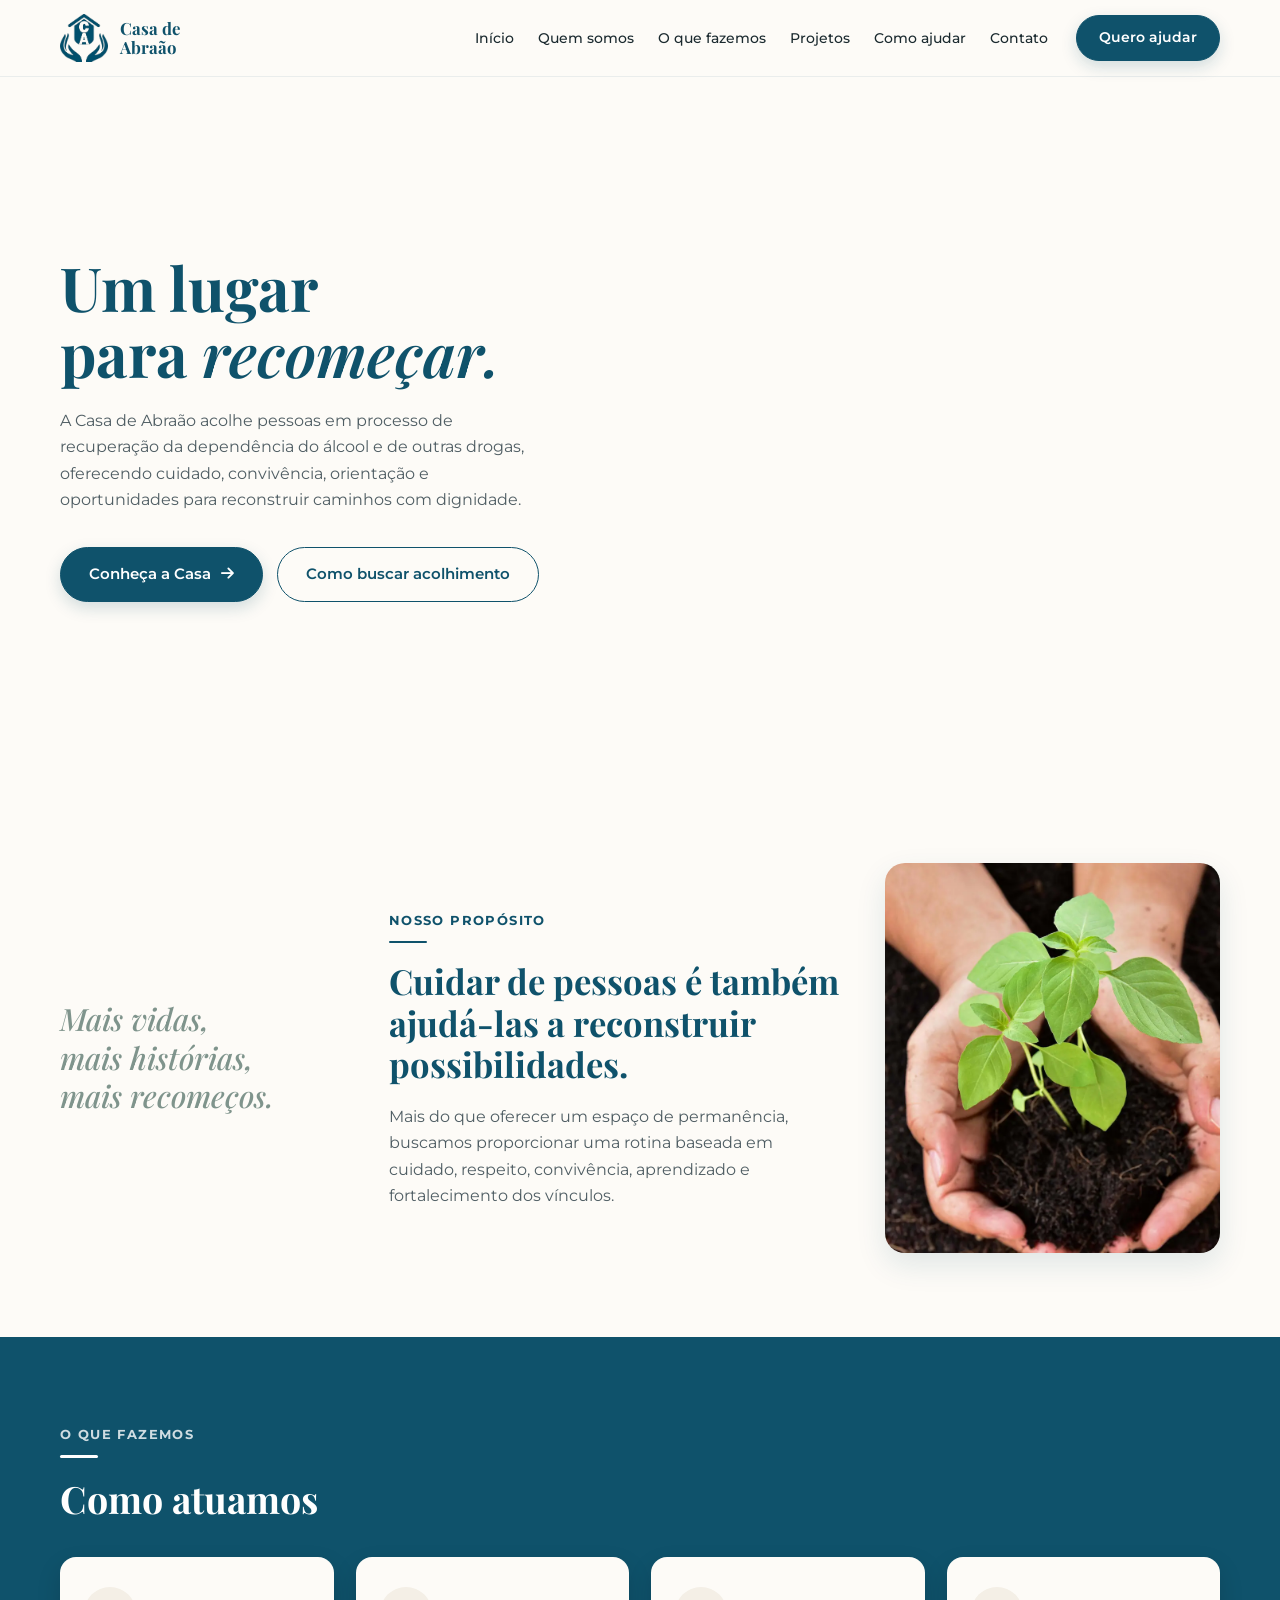
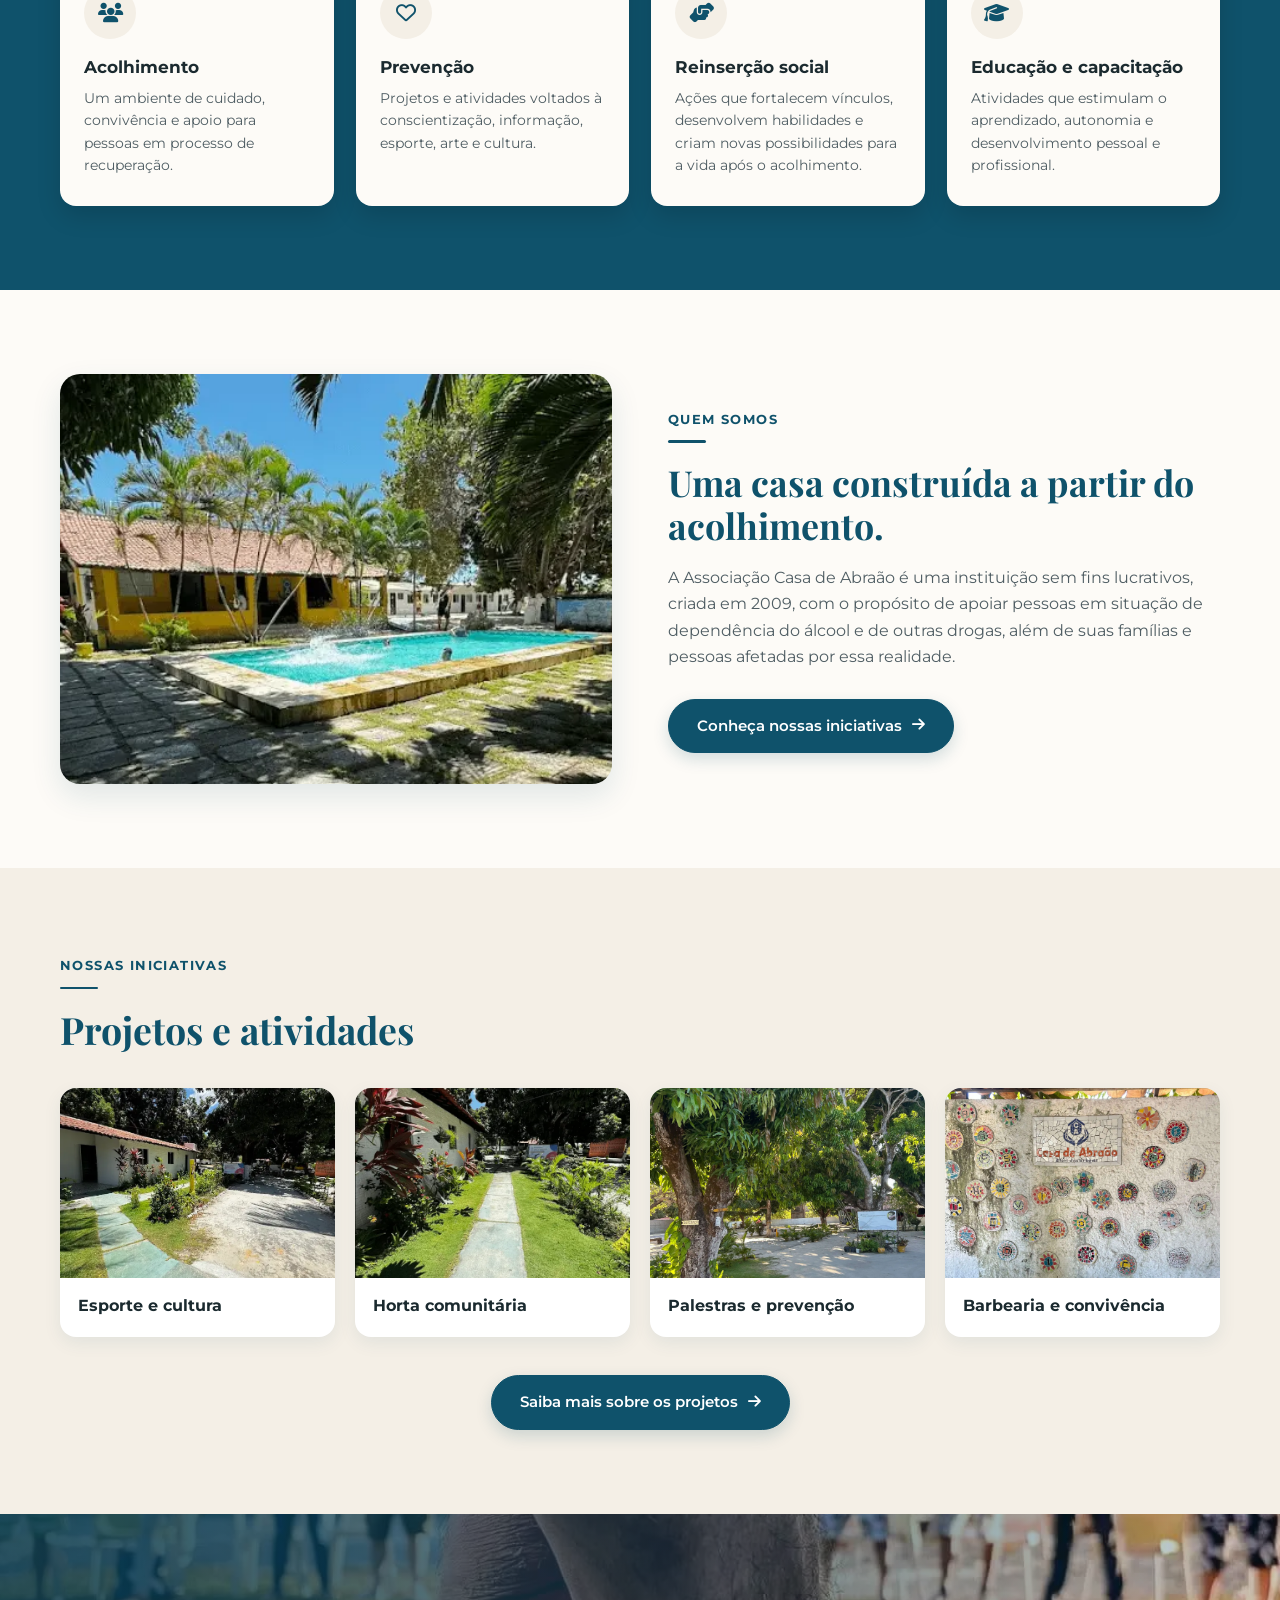
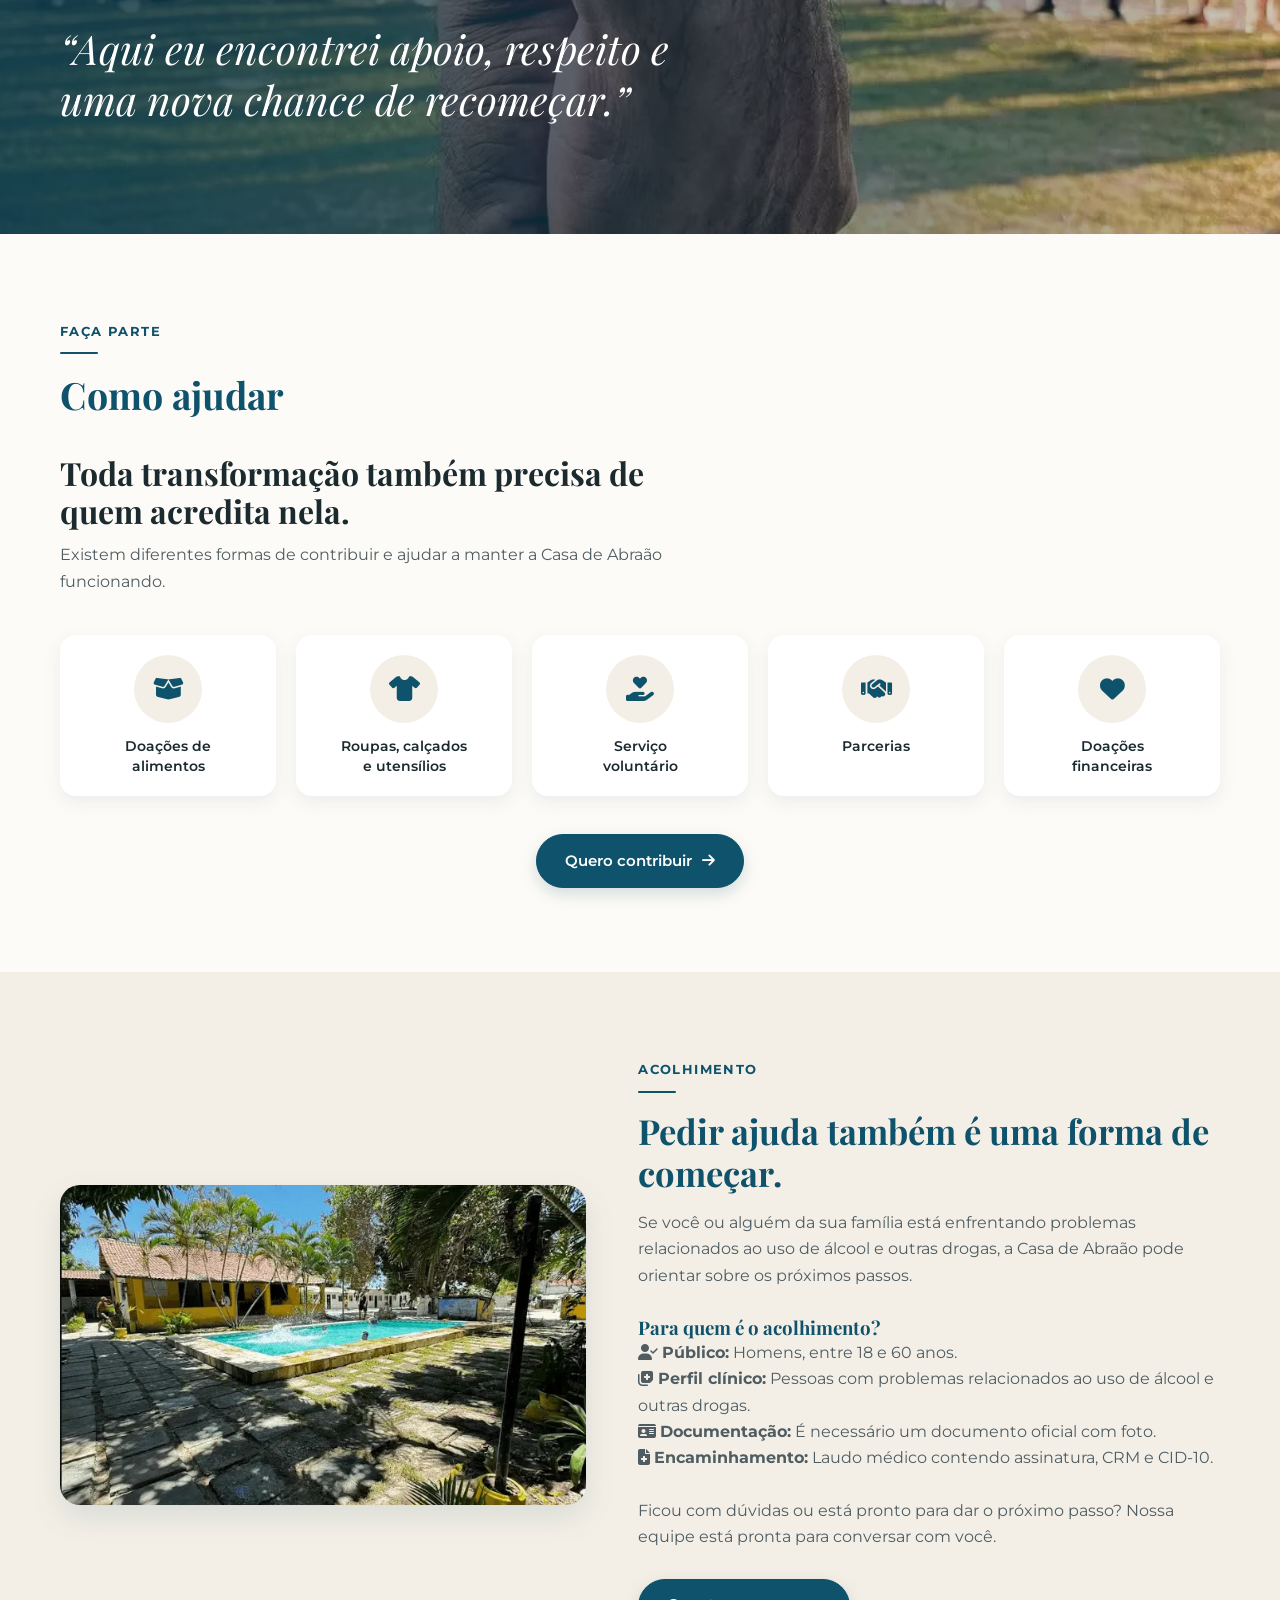
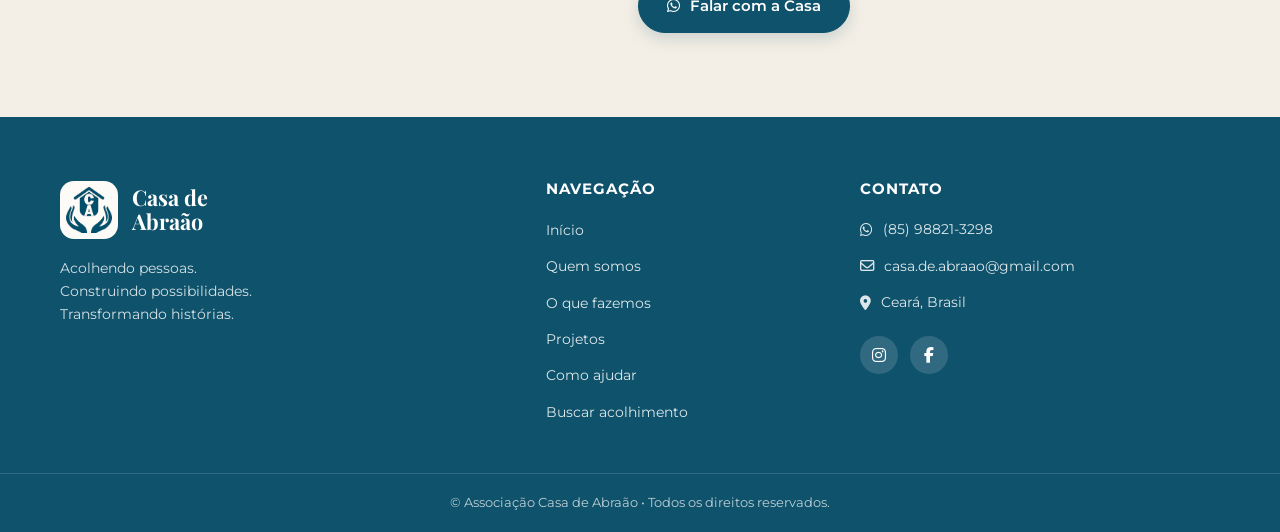
==== index.html @ 1f161abc "Update index.html" ====
<!DOCTYPE html>
<html lang="pt-BR">
<head>
    <meta charset="UTF-8">
    <meta name="viewport" content="width=device-width, initial-scale=1.0">
    <meta name="description" content="Casa de Abraão — acolhendo pessoas em recuperação da dependência do álcool e de outras drogas, construindo possibilidades e transformando histórias.">
    <title>Casa de Abraão | Acolhendo pessoas</title>

    <link rel="icon" type="image/webp" sizes="32x32" href="./assets/logo_casa_de_abraao-semfundo.webp">

    <!-- Fontes unificadas -->
    <link rel="preconnect" href="https://fonts.googleapis.com">
    <link rel="preconnect" href="https://fonts.gstatic.com" crossorigin>
    <link href="https://fonts.googleapis.com/css2?family=Montserrat:wght@400;500;600;700&family=Playfair+Display:ital,wght@0,500;0,600;0,700;1,500;1,600&display=swap" rel="stylesheet">

    <!-- Font Awesome -->
    <link rel="stylesheet" href="https://cdnjs.cloudflare.com/ajax/libs/font-awesome/6.4.0/css/all.min.css">

    <link rel="stylesheet" href="style.css">
</head>
<body>

    <!-- HEADER -->
    <header class="site-header">
        <div class="container header-inner">
            <a href="#inicio" class="brand">
                <img src="./assets/logo_casa_de_abraao-semfundo.webp" alt="Logo Casa de Abraão">
                <span class="brand-title">Casa de<br>Abraão</span>
            </a>

            <button class="menu-toggle" id="menuToggle" aria-label="Abrir menu" aria-expanded="false" aria-controls="mainNav">
                <i class="fa-solid fa-bars"></i>
            </button>

            <nav class="main-nav" id="mainNav" aria-label="Navegação principal">
                <ul class="nav-list">
                    <li><a href="#inicio" class="nav-link">Início</a></li>
                    <li><a href="#quem-somos" class="nav-link">Quem somos</a></li>
                    <li><a href="#como-atuamos" class="nav-link">O que fazemos</a></li>
                    <li><a href="#projetos" class="nav-link">Projetos</a></li>
                    <li><a href="#como-ajudar" class="nav-link">Como ajudar</a></li>
                    <li><a href="#contato" class="nav-link">Contato</a></li>
                </ul>
                <a href="#como-ajudar" class="btn btn-primary btn-sm nav-cta">Quero ajudar</a>
            </nav>
        </div>
    </header>

    <main>
        <!-- HERO -->
        <section class="hero" id="inicio">
            <div class="container hero-inner">
                <div class="hero-content">
                    <h1>Um lugar<br>para <span>recomeçar.</span></h1>
                    <p>
                        A Casa de Abraão acolhe pessoas em processo de recuperação da dependência do álcool e de outras drogas, oferecendo cuidado, convivência, orientação e oportunidades para reconstruir caminhos com dignidade.
                    </p>
                    <div class="hero-actions">
                        <a href="#quem-somos" class="btn btn-primary">
                            Conheça a Casa <i class="fa-solid fa-arrow-right"></i>
                        </a>
                        <a href="#pedir-ajuda" class="btn btn-outline">
                            Como buscar acolhimento
                        </a>
                    </div>
                </div>
            </div>
        </section>

        <!-- NOSSO PROPÓSITO -->
        <section class="section proposito" id="proposito">
            <div class="container proposito-grid">
                <div class="proposito-slogan">
                    <p>Mais vidas,<br>mais histórias,<br>mais recomeços.</p>
                </div>

                <div class="proposito-text">
                    <span class="section-tag">Nosso propósito</span>
                    <div class="tag-line"></div>
                    <h2>Cuidar de pessoas é também ajudá-las a reconstruir possibilidades.</h2>
                    <p>
                        Mais do que oferecer um espaço de permanência, buscamos proporcionar uma rotina baseada em cuidado, respeito, convivência, aprendizado e fortalecimento dos vínculos.
                    </p>
                </div>

                <div class="proposito-media">
                    <img src="./assets/planta_na _mão.webp" alt="Mãos cuidando de uma planta">
                </div>
            </div>
        </section>

        <!-- COMO ATUAMOS -->
        <section class="section atuamos" id="como-atuamos">
            <div class="container">
                <div class="section-header light">
                    <span class="section-tag light">O que fazemos</span>
                    <div class="tag-line light"></div>
                    <h2>Como atuamos</h2>
                </div>

                <div class="atuamos-grid">
                    <article class="atuamos-card">
                        <div class="card-icon">
                            <i class="fa-solid fa-users"></i>
                        </div>
                        <h3>Acolhimento</h3>
                        <p>Um ambiente de cuidado, convivência e apoio para pessoas em processo de recuperação.</p>
                    </article>

                    <article class="atuamos-card">
                        <div class="card-icon">
                            <i class="fa-regular fa-heart"></i>
                        </div>
                        <h3>Prevenção</h3>
                        <p>Projetos e atividades voltados à conscientização, informação, esporte, arte e cultura.</p>
                    </article>

                    <article class="atuamos-card">
                        <div class="card-icon">
                            <i class="fa-solid fa-handshake-angle"></i>
                        </div>
                        <h3>Reinserção social</h3>
                        <p>Ações que fortalecem vínculos, desenvolvem habilidades e criam novas possibilidades para a vida após o acolhimento.</p>
                    </article>

                    <article class="atuamos-card">
                        <div class="card-icon">
                            <i class="fa-solid fa-graduation-cap"></i>
                        </div>
                        <h3>Educação e capacitação</h3>
                        <p>Atividades que estimulam o aprendizado, autonomia e desenvolvimento pessoal e profissional.</p>
                    </article>
                </div>
            </div>
        </section>

        <!-- QUEM SOMOS -->
        <section class="section quem-somos" id="quem-somos">
            <div class="container quem-somos-grid">
                <div class="quem-somos-media">
                    <img src="./assets/foto03_estruturas_recortada.webp" alt="Estrutura da Casa de Abraão">
                </div>

                <div class="quem-somos-content">
                    <span class="section-tag">Quem somos</span>
                    <div class="tag-line"></div>
                    <h2>Uma casa construída a partir do acolhimento.</h2>
                    <p>
                        A Associação Casa de Abraão é uma instituição sem fins lucrativos, criada em 2009, com o propósito de apoiar pessoas em situação de dependência do álcool e de outras drogas, além de suas famílias e pessoas afetadas por essa realidade.
                    </p>
                    <a href="#projetos" class="btn btn-primary">
                        Conheça nossas iniciativas <i class="fa-solid fa-arrow-right"></i>
                    </a>
                </div>
            </div>
        </section>

        <!-- PROJETOS E ATIVIDADES -->
        <section class="section projetos" id="projetos">
            <div class="container">
                <div class="section-header">
                    <span class="section-tag">Nossas iniciativas</span>
                    <div class="tag-line"></div>
                    <h2>Projetos e atividades</h2>
                </div>

                <div class="projetos-grid">
                    <article class="projeto-card">
                        <img src="./assets/foto01_estruturas.webp" alt="Estrutura e atividades da Casa de Abraão">
                        <div class="projeto-card-body">
                            <h3>Esporte e cultura</h3>
                        </div>
                    </article>

                    <article class="projeto-card">
                        <img src="./assets/foto02_estruturas.webp" alt="Espaço de convivência e horta">
                        <div class="projeto-card-body">
                            <h3>Horta comunitária</h3>
                        </div>
                    </article>

                    <article class="projeto-card">
                        <img src="./assets/foto04_estrututas.webp" alt="Palestras e atividades de prevenção">
                        <div class="projeto-card-body">
                            <h3>Palestras e prevenção</h3>
                        </div>
                    </article>

                    <article class="projeto-card">
                        <img src="./assets/foto05_estruturas.webp" alt="Convivência na Casa de Abraão">
                        <div class="projeto-card-body">
                            <h3>Barbearia e convivência</h3>
                        </div>
                    </article>
                </div>

                <div class="section-cta">
                    <a href="https://wa.me/5585988213298?text=Ol%C3%A1!%20Gostaria%20de%20saber%20mais%20sobre%20os%20projetos%20da%20Casa%20de%20Abra%C3%A3o." target="_blank" rel="noopener noreferrer" class="btn btn-primary">
                        Saiba mais sobre os projetos <i class="fa-solid fa-arrow-right"></i>
                    </a>
                </div>
            </div>
        </section>

        <!-- DEPOIMENTO -->
        <section class="depoimento" aria-label="Depoimento">
            <img src="./assets/banner.webp" alt="Casa de Abraão" class="depoimento-bg">
            <div class="depoimento-overlay"></div>
            <div class="container depoimento-content">
                <blockquote>
                    “Aqui eu encontrei apoio, respeito e uma nova chance de recomeçar.”
                </blockquote>
            </div>
        </section>

        <!-- COMO AJUDAR -->
        <section class="section ajudar" id="como-ajudar">
            <div class="container">
                <div class="section-header">
                    <span class="section-tag">Faça parte</span>
                    <div class="tag-line"></div>
                    <h2>Como ajudar</h2>
                </div>

                <div class="ajudar-intro">
                    <h3>Toda transformação também precisa de quem acredita nela.</h3>
                    <p>Existem diferentes formas de contribuir e ajudar a manter a Casa de Abraão funcionando.</p>
                </div>

                <div class="ajudar-grid">
                    <article class="ajudar-item">
                        <div class="ajudar-icon">
                            <i class="fa-solid fa-box-open"></i>
                        </div>
                        <h4>Doações de<br>alimentos</h4>
                    </article>

                    <article class="ajudar-item">
                        <div class="ajudar-icon">
                            <i class="fa-solid fa-shirt"></i>
                        </div>
                        <h4>Roupas, calçados<br>e utensílios</h4>
                    </article>

                    <article class="ajudar-item">
                        <div class="ajudar-icon">
                            <i class="fa-solid fa-hand-holding-heart"></i>
                        </div>
                        <h4>Serviço<br>voluntário</h4>
                    </article>

                    <article class="ajudar-item">
                        <div class="ajudar-icon">
                            <i class="fa-solid fa-handshake"></i>
                        </div>
                        <h4>Parcerias</h4>
                    </article>

                    <article class="ajudar-item">
                        <div class="ajudar-icon">
                            <i class="fa-solid fa-heart"></i>
                        </div>
                        <h4>Doações<br>financeiras</h4>
                    </article>
                </div>

                <div class="section-cta">
                    <a href="/como-ajudar.html" target="_blank" rel="noopener noreferrer" class="btn btn-primary">
                        Quero contribuir <i class="fa-solid fa-arrow-right"></i>
                    </a>
                </div>
            </div>
        </section>

        <!-- PEDIR AJUDA -->
        <section class="section apoio" id="pedir-ajuda">
            <div class="container apoio-grid">
                <div class="apoio-media">
                    <img src="./assets/foto03_estruturas.webp" alt="Acolhimento na Casa de Abraão">
                </div>

                <div class="apoio-content">
                    <span class="section-tag">Acolhimento</span>
                    <div class="tag-line"></div>
                    
                    <h2>Pedir ajuda também é uma forma de começar.</h2>
                    
                    <p>
                        Se você ou alguém da sua família está enfrentando problemas relacionados ao uso de álcool e outras drogas, a Casa de Abraão pode orientar sobre os próximos passos. 
                    </p>

                    <div class="requisitos-acolhimento">
                        <h3>Para quem é o acolhimento?</h3>
                        <ul class="lista-requisitos">
                            <li class="requisito-item">
                                <i class="fa-solid fa-user-check"></i>
                                <span><strong>Público:</strong> Homens, entre 18 e 60 anos.</span>
                            </li>
                            <li class="requisito-item">
                                <i class="fa-solid fa-notes-medical"></i>
                                <span><strong>Perfil clínico:</strong> Pessoas com problemas relacionados ao uso de álcool e outras drogas.</span>
                            </li>
                            <li class="requisito-item">
                                <i class="fa-solid fa-id-card"></i>
                                <span><strong>Documentação:</strong> É necessário um documento oficial com foto.</span>
                            </li>
                            <li class="requisito-item">
                                <i class="fa-solid fa-file-medical"></i>
                                <span><strong>Encaminhamento:</strong> Laudo médico contendo assinatura, CRM e CID-10.</span>
                            </li>
                        </ul>
                    </div>
                    <br>
                    <p class="duvidas-texto">
                        Ficou com dúvidas ou está pronto para dar o próximo passo? Nossa equipe está pronta para conversar com você.
                    </p>

                    <a href="https://wa.me/5585988213298?text=Ol%C3%A1!%20Gostaria%20de%20informa%C3%A7%C3%B5es%20sobre%20acolhimento%20na%20Casa%20de%20Abra%C3%A3o." target="_blank" rel="noopener noreferrer" class="btn btn-primary">
                        <i class="fa-brands fa-whatsapp"></i> Falar com a Casa
                    </a>
                </div>
            </div>
        </section>
    </main>

    <!-- FOOTER -->
    <footer class="site-footer" id="contato">
        <div class="container footer-grid">
            <div class="footer-brand">
                <div class="footer-logo-wrap">
                    <div class="footer-logo-badge">
                        <img src="./assets/logo_casa_de_abraao-semfundo.webp" alt="Logo Casa de Abraão">
                    </div>
                    <span class="footer-brand-name">Casa de<br>Abraão</span>
                </div>
                <p>Acolhendo pessoas.<br>Construindo possibilidades.<br>Transformando histórias.</p>
            </div>

            <nav class="footer-col" aria-label="Navegação do rodapé">
                <h3>Navegação</h3>
                <ul>
                    <li><a href="#inicio">Início</a></li>
                    <li><a href="#quem-somos">Quem somos</a></li>
                    <li><a href="#como-atuamos">O que fazemos</a></li>
                    <li><a href="#projetos">Projetos</a></li>
                    <li><a href="#como-ajudar">Como ajudar</a></li>
                    <li><a href="#pedir-ajuda">Buscar acolhimento</a></li>
                </ul>
            </nav>

            <div class="footer-col">
                <h3>Contato</h3>
                <ul class="contact-list">
                    <li>
                        <a href="https://wa.me/5585988213298" target="_blank" rel="noopener noreferrer">
                            <i class="fa-brands fa-whatsapp"></i> (85) 98821-3298
                        </a>
                    </li>
                    <li>
                        <a href="mailto:casa.de.abraao@gmail.com">
                            <i class="fa-regular fa-envelope"></i> casa.de.abraao@gmail.com
                        </a>
                    </li>
                    <li>
                        <span>
                            <i class="fa-solid fa-location-dot"></i> Ceará, Brasil
                        </span>
                    </li>
                </ul>

                <div class="social-links">
                    <a href="#contato" aria-label="Instagram" title="Instagram">
                        <i class="fa-brands fa-instagram"></i>
                    </a>
                    <a href="#contato" aria-label="Facebook" title="Facebook">
                        <i class="fa-brands fa-facebook-f"></i>
                    </a>
                </div>
            </div>
        </div>

        <div class="footer-bottom">
            <div class="container">
                <p>&copy; Associação Casa de Abraão • Todos os direitos reservados.</p>
            </div>
        </div>
    </footer>

    <script>
        const menuToggle = document.getElementById('menuToggle');
        const mainNav = document.getElementById('mainNav');

        menuToggle.addEventListener('click', () => {
            const isOpen = mainNav.classList.toggle('is-open');
            menuToggle.setAttribute('aria-expanded', isOpen);
            menuToggle.innerHTML = isOpen
                ? '<i class="fa-solid fa-xmark"></i>'
                : '<i class="fa-solid fa-bars"></i>';
        });

        mainNav.querySelectorAll('a').forEach(link => {
            link.addEventListener('click', () => {
                mainNav.classList.remove('is-open');
                menuToggle.setAttribute('aria-expanded', 'false');
                menuToggle.innerHTML = '<i class="fa-solid fa-bars"></i>';
            });
        });
    </script>
</body>
</html>
---- style.css ----
:root {
    --bg-cream: #fdfbf7;
    --bg-warm: #f4efe6;
    --primary: #0f526b;
    --primary-dark: #0a3c4f;
    --sage: #7f948c;
    --ink: #1b2a2f;
    --text: #4f5d63;
    --white: #ffffff;
    --radius: 16px;
    --shadow-sm: 0 6px 18px rgba(15, 82, 107, 0.08);
    --shadow-md: 0 12px 30px rgba(15, 82, 107, 0.12);
}

*, *::before, *::after {
    box-sizing: border-box;
    margin: 0;
    padding: 0;
}

html {
    scroll-behavior: smooth;
    scroll-padding-top: 84px;
}

body {
    font-family: 'Montserrat', sans-serif;
    background-color: var(--bg-cream);
    color: var(--text);
    line-height: 1.65;
    overflow-x: hidden;
    -webkit-font-smoothing: antialiased;
}

img {
    display: block;
    max-width: 100%;
}

a {
    color: inherit;
    text-decoration: none;
}

ul {
    list-style: none;
}

h1, h2, h3 {
    font-family: 'Playfair Display', Georgia, serif;
    color: var(--primary);
    line-height: 1.2;
}

.container {
    width: min(1160px, calc(100% - 40px));
    margin-inline: auto;
}

.section {
    padding: 84px 0;
}

/* TAGS E CABEÇALHOS DE SEÇÃO */
.section-tag {
    display: inline-block;
    font-family: 'Montserrat', sans-serif;
    font-size: 0.8rem;
    font-weight: 700;
    letter-spacing: 1.4px;
    text-transform: uppercase;
    color: var(--primary);
}

.section-tag.light {
    color: rgba(255, 255, 255, 0.8);
}

.tag-line {
    width: 38px;
    height: 2.5px;
    background-color: var(--primary);
    border-radius: 4px;
    margin: 8px 0 18px;
}

.tag-line.light {
    background-color: var(--white);
}

.section-header {
    margin-bottom: 36px;
}

.section-header h2 {
    font-size: clamp(1.85rem, 3vw, 2.35rem);
    font-weight: 700;
}

.section-header.light h2 {
    color: var(--white);
}

.section-cta {
    text-align: center;
    margin-top: 38px;
}

/* BOTÕES */
.btn {
    display: inline-flex;
    align-items: center;
    justify-content: center;
    gap: 10px;
    padding: 14px 28px;
    border-radius: 999px;
    font-family: 'Montserrat', sans-serif;
    font-size: 0.92rem;
    font-weight: 600;
    transition: background-color 0.25s ease, color 0.25s ease, transform 0.2s ease, box-shadow 0.25s ease;
    cursor: pointer;
    border: 1.5px solid transparent;
}

.btn:hover {
    transform: translateY(-2px);
}

.btn-sm {
    padding: 10px 22px;
    font-size: 0.88rem;
}

.btn-primary {
    background-color: var(--primary);
    color: var(--white);
    border-color: var(--primary);
    box-shadow: 0 6px 16px rgba(15, 82, 107, 0.18);
}

.btn-primary:hover {
    background-color: var(--primary-dark);
    border-color: var(--primary-dark);
    box-shadow: 0 10px 22px rgba(15, 82, 107, 0.25);
}

.btn-outline {
    background-color: transparent;
    color: var(--primary);
    border-color: var(--primary);
}

.btn-outline:hover {
    background-color: rgba(15, 82, 107, 0.07);
}

/* HEADER */
.site-header {
    position: sticky;
    top: 0;
    z-index: 1000;
    background-color: rgba(253, 251, 247, 0.95);
    backdrop-filter: blur(8px);
    border-bottom: 1px solid rgba(15, 82, 107, 0.08);
}

.header-inner {
    display: flex;
    align-items: center;
    justify-content: space-between;
    gap: 24px;
    min-height: 76px;
}

.brand {
    display: flex;
    align-items: center;
    gap: 12px;
    flex-shrink: 0;
}

.brand img {
    height: 48px;
    width: auto;
}

.brand-title {
    font-family: 'Playfair Display', Georgia, serif;
    font-size: 1.05rem;
    font-weight: 700;
    line-height: 1.15;
    color: var(--primary);
}

.main-nav {
    display: flex;
    align-items: center;
    gap: 28px;
}

.nav-list {
    display: flex;
    align-items: center;
    gap: 24px;
}

.nav-link {
    font-size: 0.9rem;
    font-weight: 500;
    color: var(--ink);
    transition: color 0.2s ease;
}

.nav-link:hover {
    color: var(--primary);
}

.menu-toggle {
    display: none;
    align-items: center;
    justify-content: center;
    width: 42px;
    height: 42px;
    border-radius: 10px;
    border: 1px solid rgba(15, 82, 107, 0.2);
    background: var(--white);
    color: var(--primary);
    font-size: 1.2rem;
    cursor: pointer;
}

/* HERO */
.hero {
    position: relative;
    min-height: 78vh;
    display: flex;
    align-items: center;
    padding: 72px 0;
    background-color: var(--bg-cream);
    background-image:
        linear-gradient(90deg, rgba(253, 251, 247, 0.98) 0%, rgba(253, 251, 247, 0.92) 42%, rgba(253, 251, 247, 0.15) 75%, rgba(253, 251, 247, 0) 100%),
        url('./assets/banner.jpg');
    background-size: cover;
    background-position: right center;
    background-repeat: no-repeat;
}

.hero-content {
    max-width: 560px;
}

.hero-content h1 {
    font-size: clamp(2.5rem, 5vw, 3.8rem);
    font-weight: 700;
    line-height: 1.08;
    margin-bottom: 22px;
}

.hero-content h1 span {
    font-style: italic;
    font-weight: 600;
}

.hero-content p {
    font-size: 1rem;
    color: var(--text);
    max-width: 490px;
    margin-bottom: 34px;
}

.hero-actions {
    display: flex;
    flex-wrap: wrap;
    gap: 14px;
}

/* NOSSO PROPÓSITO */
.proposito-grid {
    display: grid;
    grid-template-columns: 0.85fr 1.35fr 1fr;
    align-items: center;
    gap: 44px;
}

.proposito-slogan p {
    font-family: 'Playfair Display', Georgia, serif;
    font-style: italic;
    font-size: clamp(1.5rem, 2.4vw, 2rem);
    line-height: 1.25;
    color: var(--sage);
    font-weight: 500;
}

.proposito-text h2 {
    font-size: clamp(1.7rem, 2.7vw, 2.2rem);
    margin-bottom: 18px;
}

.proposito-media img {
    width: 100%;
    max-width: 340px;
    height: 390px;
    margin-inline: auto;
    object-fit: cover;
    border-radius: 20px;
    box-shadow: var(--shadow-md);
}

/* COMO ATUAMOS */
.atuamos {
    background-color: var(--primary);
}

.atuamos-grid {
    display: grid;
    grid-template-columns: repeat(4, 1fr);
    gap: 22px;
}

.atuamos-card {
    background-color: var(--bg-cream);
    border-radius: var(--radius);
    padding: 30px 24px;
    box-shadow: 0 10px 24px rgba(0, 0, 0, 0.14);
    transition: transform 0.25s ease;
}

.atuamos-card:hover {
    transform: translateY(-4px);
}

.card-icon {
    width: 52px;
    height: 52px;
    border-radius: 50%;
    background-color: var(--bg-warm);
    color: var(--primary);
    display: grid;
    place-items: center;
    font-size: 1.25rem;
    margin-bottom: 18px;
}

.atuamos-card h3 {
    font-family: 'Montserrat', sans-serif;
    font-size: 1.05rem;
    font-weight: 700;
    color: var(--ink);
    margin-bottom: 10px;
}

.atuamos-card p {
    font-size: 0.9rem;
    line-height: 1.55;
    color: var(--text);
}

/* QUEM SOMOS */
.quem-somos-grid {
    display: grid;
    grid-template-columns: 1fr 1fr;
    align-items: center;
    gap: 56px;
}

.quem-somos-media img {
    width: 100%;
    height: 410px;
    object-fit: cover;
    border-radius: 20px;
    box-shadow: var(--shadow-md);
}

.quem-somos-content h2 {
    font-size: clamp(1.75rem, 2.8vw, 2.25rem);
    margin-bottom: 18px;
}

.quem-somos-content p {
    margin-bottom: 28px;
}

/* PROJETOS */
.projetos {
    background-color: var(--bg-warm);
}

.projetos-grid {
    display: grid;
    grid-template-columns: repeat(4, 1fr);
    gap: 20px;
}

.projeto-card {
    background-color: var(--white);
    border-radius: var(--radius);
    overflow: hidden;
    box-shadow: var(--shadow-sm);
    transition: transform 0.25s ease, box-shadow 0.25s ease;
}

.projeto-card:hover {
    transform: translateY(-4px);
    box-shadow: var(--shadow-md);
}

.projeto-card img {
    width: 100%;
    height: 190px;
    object-fit: cover;
}

.projeto-card-body {
    padding: 18px 18px 20px;
}

.projeto-card h3 {
    font-family: 'Montserrat', sans-serif;
    font-size: 1rem;
    font-weight: 700;
    color: var(--ink);
    line-height: 1.3;
}

/* DEPOIMENTO */
.depoimento {
    position: relative;
    min-height: 320px;
    display: flex;
    align-items: center;
    overflow: hidden;
    background-color: var(--primary-dark);
}

.depoimento-bg {
    position: absolute;
    inset: 0;
    width: 100%;
    height: 100%;
    object-fit: cover;
    object-position: center 40%;
}

.depoimento-overlay {
    position: absolute;
    inset: 0;
    background: linear-gradient(90deg, rgba(10, 60, 79, 0.88) 0%, rgba(10, 60, 79, 0.6) 55%, rgba(10, 60, 79, 0.2) 100%);
}

.depoimento-content {
    position: relative;
    z-index: 2;
    padding: 56px 0;
}

.depoimento blockquote {
    max-width: 620px;
    font-family: 'Playfair Display', Georgia, serif;
    font-style: italic;
    font-size: clamp(1.6rem, 3.2vw, 2.55rem);
    line-height: 1.25;
    color: var(--white);
}

/* COMO AJUDAR */
.ajudar-intro {
    max-width: 620px;
    margin-bottom: 40px;
}

.ajudar-intro h3 {
    font-size: clamp(1.5rem, 2.6vw, 2rem);
    color: var(--ink);
    margin-bottom: 12px;
}

.ajudar-grid {
    display: grid;
    grid-template-columns: repeat(5, 1fr);
    gap: 20px;
}

.ajudar-item {
    display: flex;
    flex-direction: column;
    align-items: center;
    text-align: center;
    gap: 14px;
    padding: 20px 12px;
    border-radius: var(--radius);
    background: var(--white);
    box-shadow: var(--shadow-sm);
}

.ajudar-icon {
    width: 68px;
    height: 68px;
    border-radius: 50%;
    background-color: var(--bg-warm);
    color: var(--primary);
    display: grid;
    place-items: center;
    font-size: 1.55rem;
}

.ajudar-item h4 {
    font-size: 0.9rem;
    font-weight: 600;
    color: var(--ink);
    line-height: 1.35;
}

/* PEDIR AJUDA */
.apoio {
    background-color: var(--bg-warm);
}

.apoio-grid {
    display: grid;
    grid-template-columns: 0.95fr 1.05fr;
    align-items: center;
    gap: 52px;
}

.apoio-media img {
    width: 100%;
    height: 320px;
    object-fit: cover;
    border-radius: 20px;
    box-shadow: var(--shadow-md);
}

.apoio-content h2 {
    font-size: clamp(1.7rem, 2.7vw, 2.2rem);
    margin-bottom: 16px;
}

.apoio-content p {
    margin-bottom: 28px;
}

/* FOOTER */
.site-footer {
    background-color: var(--primary);
    color: var(--white);
    padding-top: 64px;
}

.footer-grid {
    display: grid;
    grid-template-columns: 1.4fr 0.85fr 1.15fr;
    gap: 48px;
    padding-bottom: 48px;
}

.footer-logo-wrap {
    display: flex;
    align-items: center;
    gap: 14px;
    margin-bottom: 18px;
}

.footer-logo-badge {
    width: 58px;
    height: 58px;
    border-radius: 14px;
    background-color: var(--bg-cream);
    padding: 6px;
    display: grid;
    place-items: center;
    flex-shrink: 0;
}

.footer-logo-badge img {
    width: 100%;
    height: 100%;
    object-fit: contain;
}

.footer-brand-name {
    font-family: 'Playfair Display', Georgia, serif;
    font-size: 1.35rem;
    font-weight: 700;
    line-height: 1.1;
}

.footer-brand p {
    font-size: 0.9rem;
    color: rgba(255, 255, 255, 0.82);
    line-height: 1.6;
}

.footer-col h3 {
    font-family: 'Montserrat', sans-serif;
    font-size: 0.92rem;
    font-weight: 700;
    text-transform: uppercase;
    letter-spacing: 1px;
    color: var(--white);
    margin-bottom: 18px;
}

.footer-col ul {
    display: flex;
    flex-direction: column;
    gap: 10px;
}

.footer-col a,
.footer-col span {
    display: inline-flex;
    align-items: center;
    gap: 10px;
    font-size: 0.9rem;
    color: rgba(255, 255, 255, 0.86);
    transition: color 0.2s ease;
}

.footer-col a:hover {
    color: var(--white);
}

.social-links {
    display: flex;
    gap: 12px;
    margin-top: 20px;
}

.social-links a {
    width: 38px;
    height: 38px;
    border-radius: 50%;
    background-color: rgba(255, 255, 255, 0.14);
    color: var(--white);
    display: grid;
    place-items: center;
    font-size: 1rem;
    transition: background-color 0.2s ease, transform 0.2s ease;
}

.social-links a:hover {
    background-color: var(--white);
    color: var(--primary);
    transform: translateY(-2px);
}

.footer-bottom {
    border-top: 1px solid rgba(255, 255, 255, 0.14);
    padding: 18px 0;
    text-align: center;
}

.footer-bottom p {
    font-size: 0.82rem;
    color: rgba(255, 255, 255, 0.72);
}

/* ==========================================
   RESPONSIVO (TABLET E MOBILE)
   ========================================== */
@media (max-width: 1024px) {
    .proposito-grid {
        grid-template-columns: 1fr 1fr;
    }

    .proposito-slogan {
        grid-column: 1 / -1;
    }

    .atuamos-grid,
    .projetos-grid {
        grid-template-columns: repeat(2, 1fr);
    }

    .ajudar-grid {
        grid-template-columns: repeat(3, 1fr);
    }
}

@media (max-width: 900px) {
    .menu-toggle {
        display: inline-flex;
    }

    .main-nav {
        position: absolute;
        top: 100%;
        left: 0;
        right: 0;
        flex-direction: column;
        align-items: stretch;
        gap: 16px;
        padding: 20px 24px 24px;
        background-color: var(--bg-cream);
        border-bottom: 1px solid rgba(15, 82, 107, 0.12);
        box-shadow: 0 14px 28px rgba(15, 82, 107, 0.12);
        display: none;
    }

    .main-nav.is-open {
        display: flex;
    }

    .nav-list {
        flex-direction: column;
        align-items: flex-start;
        gap: 14px;
    }

    .nav-cta {
        width: 100%;
    }
}

@media (max-width: 768px) {
    .section {
        padding: 60px 0;
    }

    .hero {
        min-height: auto;
        padding: 56px 0;
        background-image:
            linear-gradient(180deg, rgba(253, 251, 247, 0.94) 0%, rgba(253, 251, 247, 0.86) 100%),
            url('./assets/banner.jpg');
        background-position: center;
    }

    .hero-actions {
        flex-direction: column;
        align-items: stretch;
    }

    .proposito-grid,
    .quem-somos-grid,
    .apoio-grid,
    .footer-grid {
        grid-template-columns: 1fr;
        gap: 32px;
    }

    .proposito-media img,
    .quem-somos-media img,
    .apoio-media img {
        height: 280px;
        max-width: 100%;
    }

    .atuamos-grid {
        grid-template-columns: 1fr;
    }

    .projetos-grid {
        grid-template-columns: repeat(2, 1fr);
        gap: 14px;
    }

    .projeto-card img {
        height: 140px;
    }

    .ajudar-grid {
        grid-template-columns: repeat(2, 1fr);
        gap: 14px;
    }

    /* Centraliza o 5º item na última linha no mobile */
    .ajudar-grid .ajudar-item:last-child {
        grid-column: 1 / -1;
        max-width: 240px;
        width: 100%;
        justify-self: center;
    }
}

@media (max-width: 420px) {
    .projetos-grid {
        grid-template-columns: 1fr;
    }
}
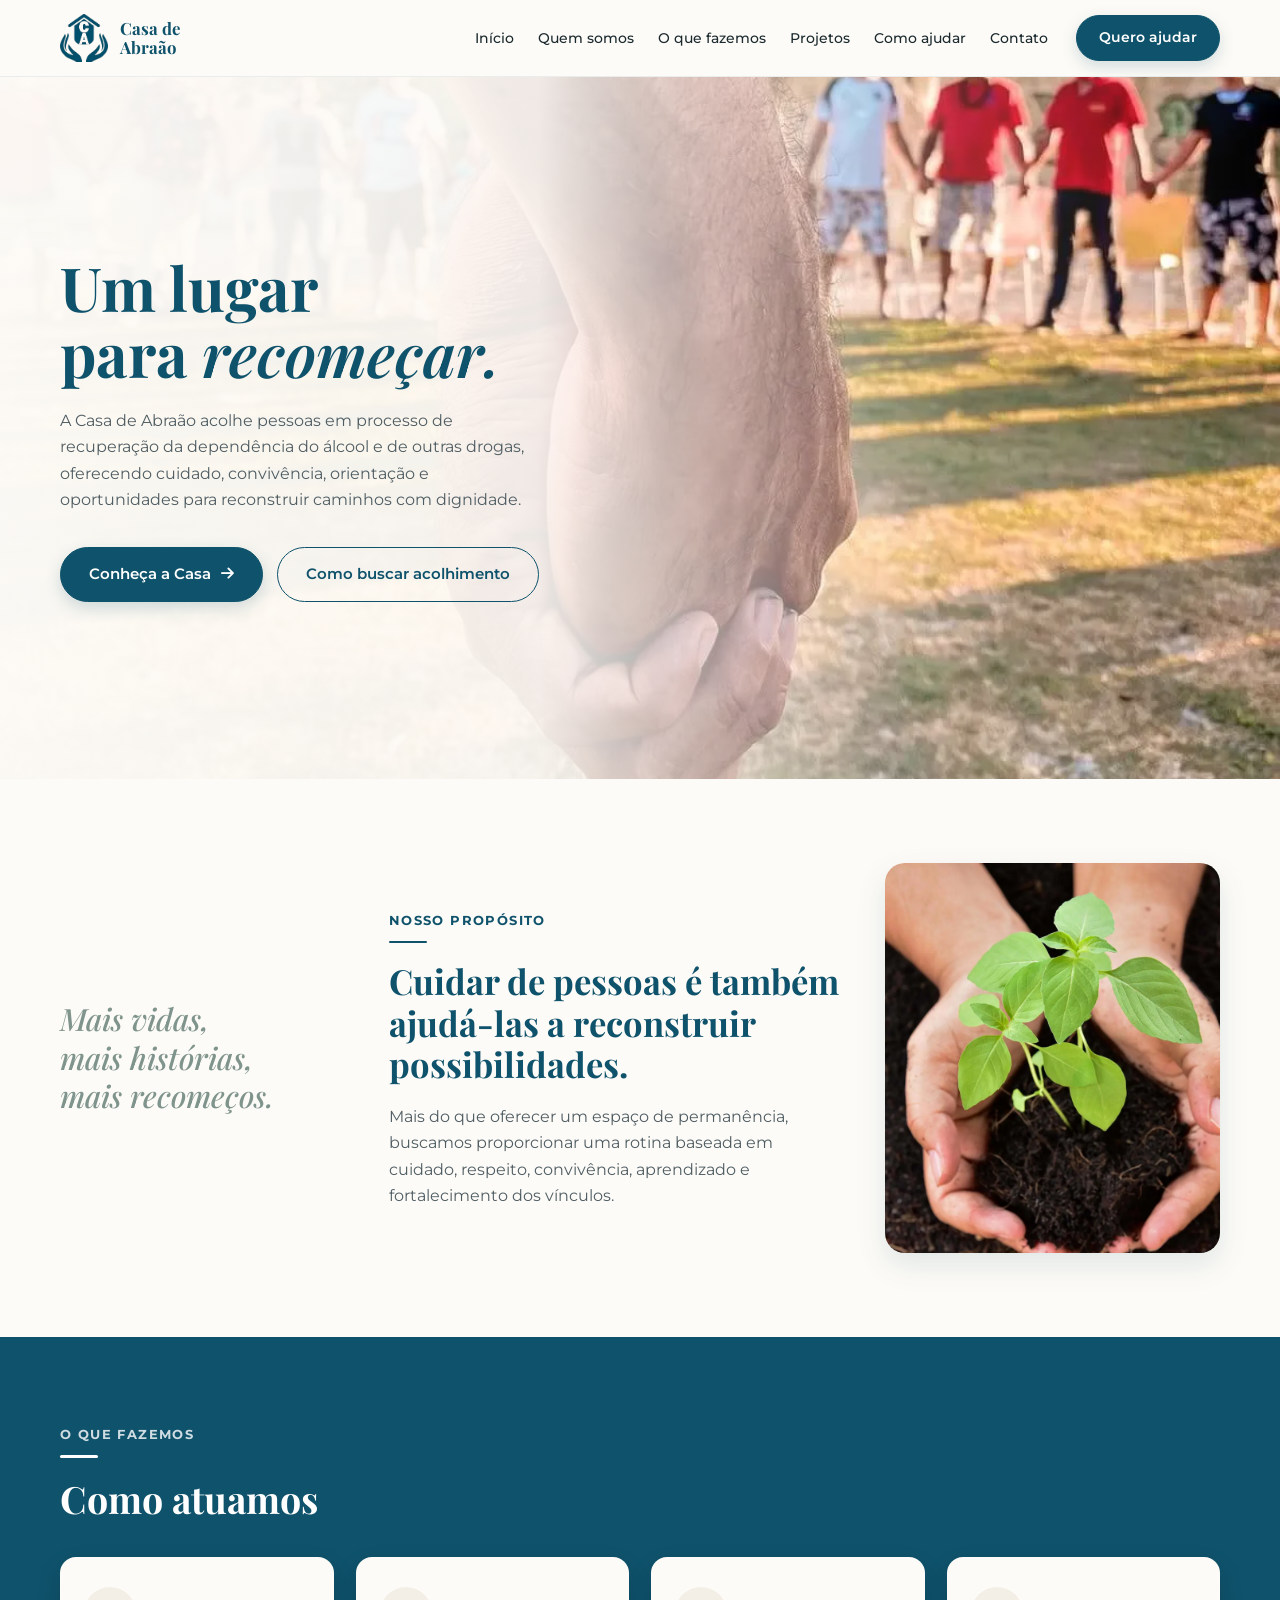
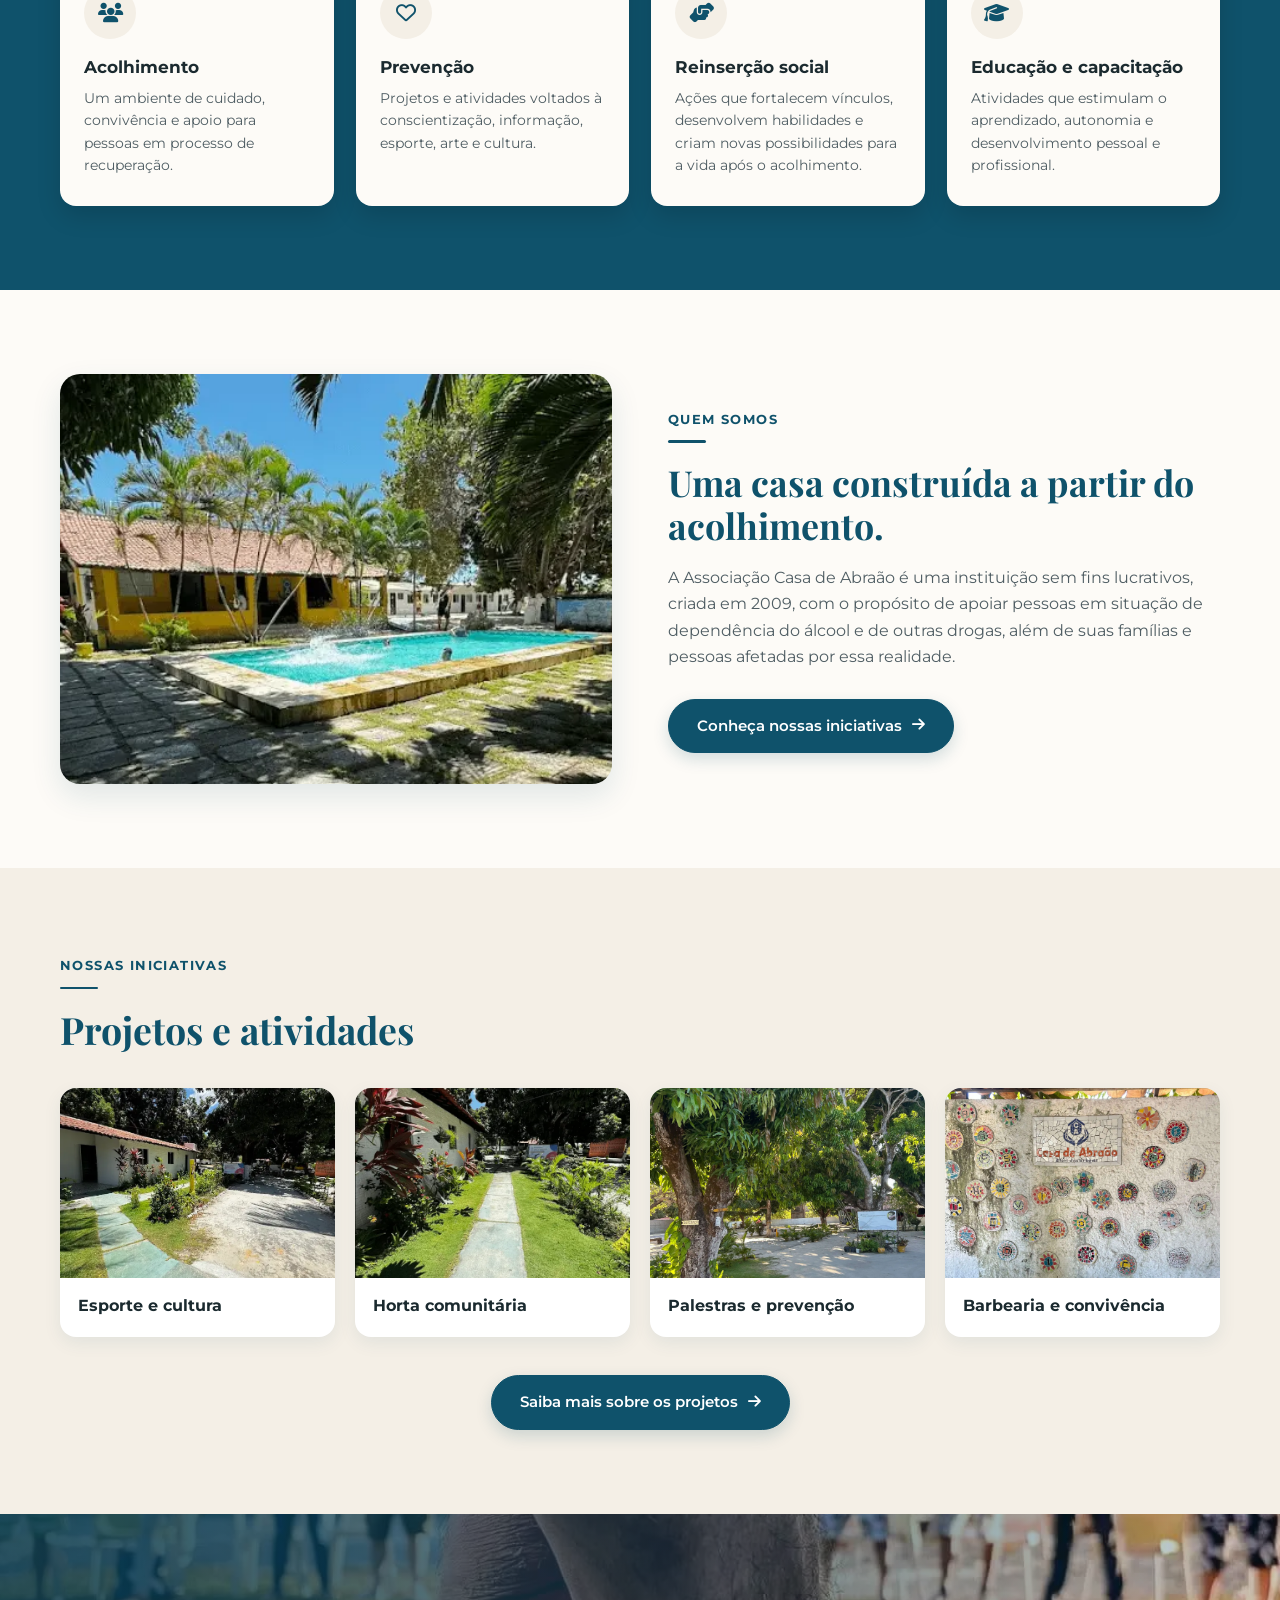
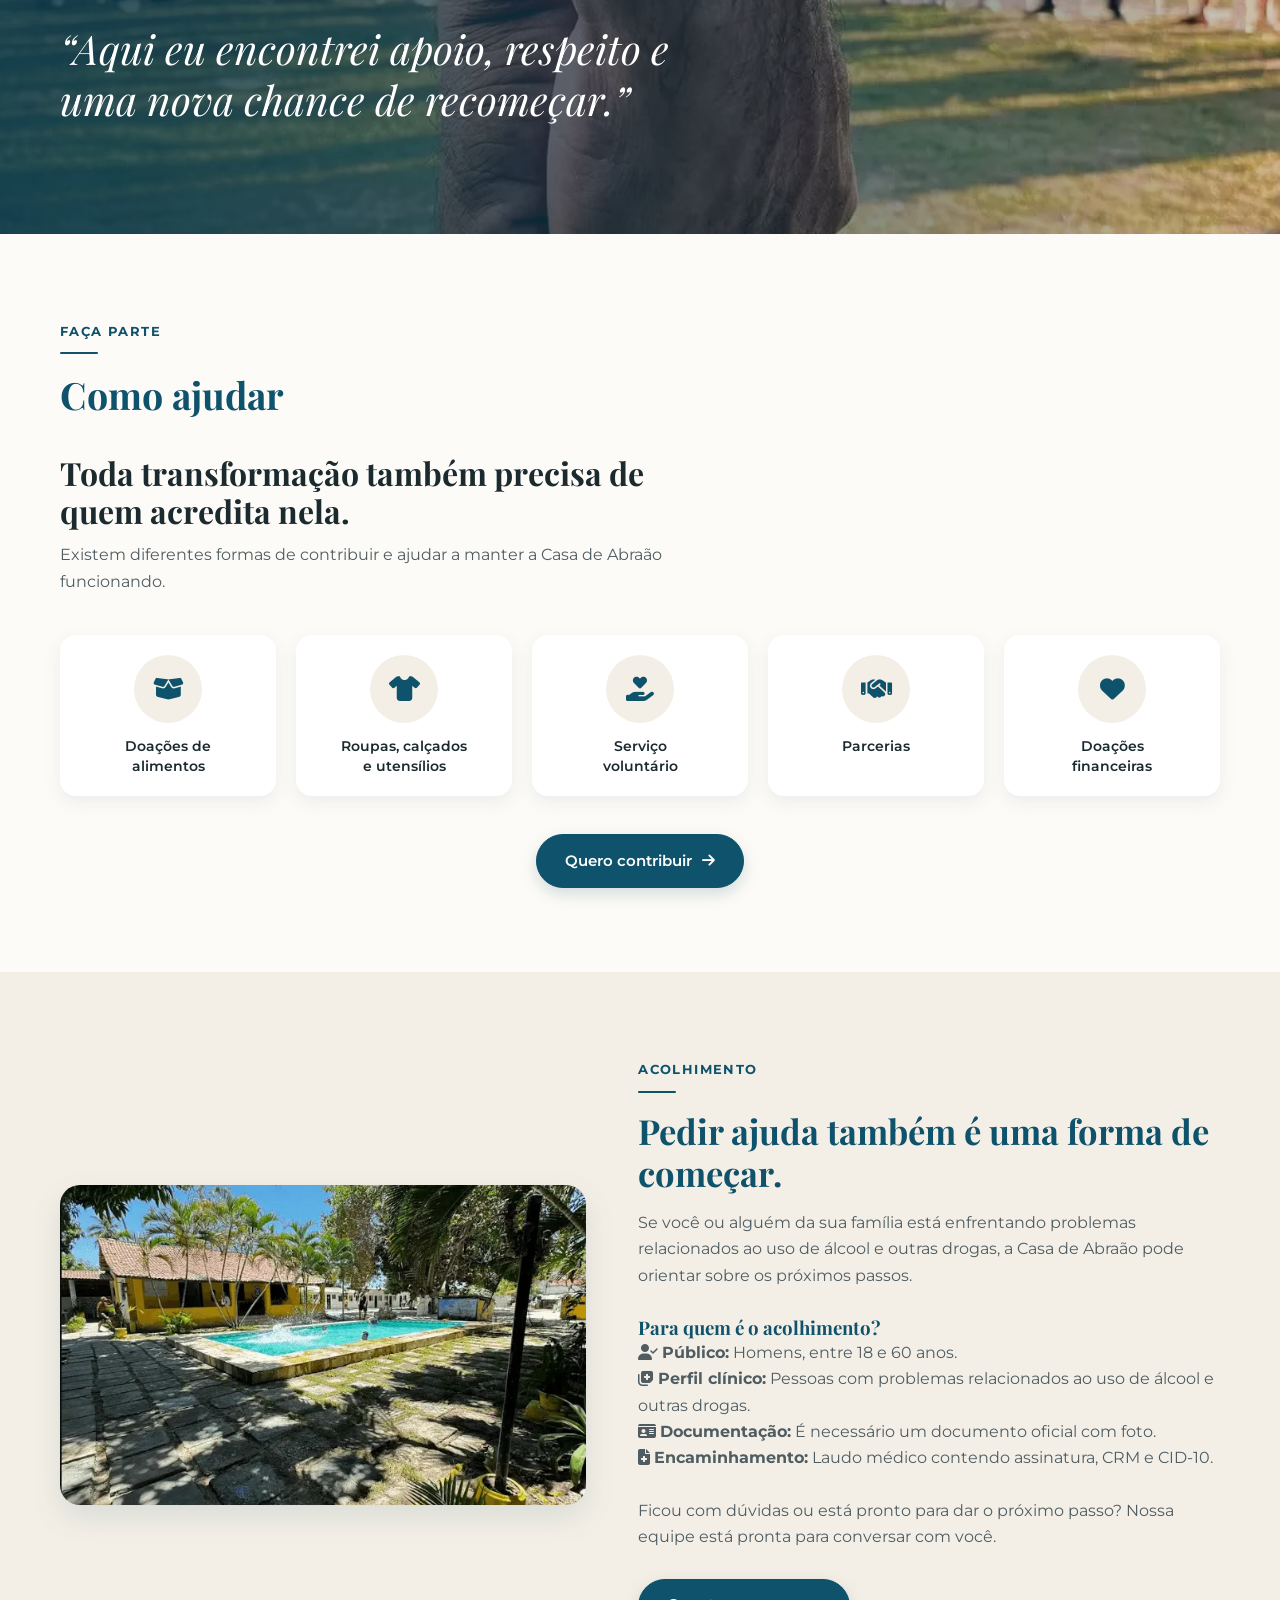
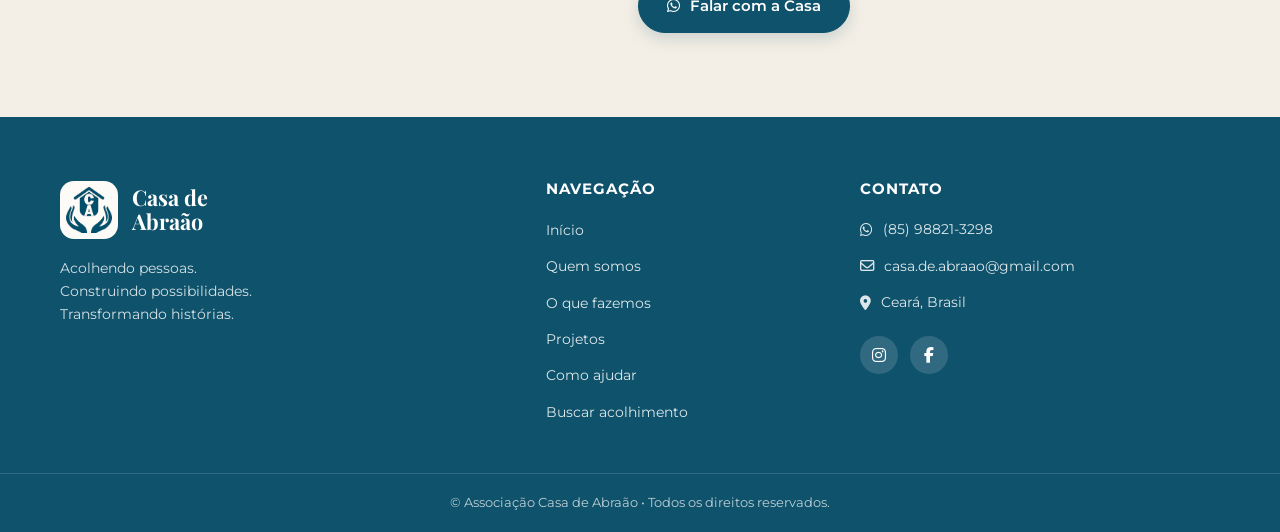
==== commit 1be4a970: "add links para as redes sociais" ====
--- a/index.html
+++ b/index.html
@@ -41,7 +41,7 @@
                     <li><a href="#como-ajudar" class="nav-link">Como ajudar</a></li>
                     <li><a href="#contato" class="nav-link">Contato</a></li>
                 </ul>
-                <a href="#como-ajudar" class="btn btn-primary btn-sm nav-cta">Quero ajudar</a>
+                <a href="./como-ajudar.html" class="btn btn-primary btn-sm nav-cta">Quero ajudar</a>
             </nav>
         </div>
     </header>
@@ -265,7 +265,7 @@
                 </div>
 
                 <div class="section-cta">
-                    <a href="/como-ajudar.html" target="_blank" rel="noopener noreferrer" class="btn btn-primary">
+                    <a href="./como-ajudar.html" target="_blank" rel="noopener noreferrer" class="btn btn-primary">
                         Quero contribuir <i class="fa-solid fa-arrow-right"></i>
                     </a>
                 </div>
@@ -369,10 +369,10 @@
                 </ul>
 
                 <div class="social-links">
-                    <a href="#contato" aria-label="Instagram" title="Instagram">
+                    <a href="www.instagram.com/casadeabraao/" aria-label="Instagram" title="Instagram">
                         <i class="fa-brands fa-instagram"></i>
                     </a>
-                    <a href="#contato" aria-label="Facebook" title="Facebook">
+                    <a href="www.facebook.com/casade.abraao/" aria-label="Facebook" title="Facebook">
                         <i class="fa-brands fa-facebook-f"></i>
                     </a>
                 </div>
--- a/style.css
+++ b/style.css
@@ -239,7 +239,7 @@
     background-color: var(--bg-cream);
     background-image:
         linear-gradient(90deg, rgba(253, 251, 247, 0.98) 0%, rgba(253, 251, 247, 0.92) 42%, rgba(253, 251, 247, 0.15) 75%, rgba(253, 251, 247, 0) 100%),
-        url('./assets/banner.jpg');
+        url('./assets/banner.webp');
     background-size: cover;
     background-position: right center;
     background-repeat: no-repeat;
@@ -722,7 +722,7 @@
         padding: 56px 0;
         background-image:
             linear-gradient(180deg, rgba(253, 251, 247, 0.94) 0%, rgba(253, 251, 247, 0.86) 100%),
-            url('./assets/banner.jpg');
+            url('./assets/banner.webp');
         background-position: center;
     }
 
@@ -777,4 +777,4 @@
     .projetos-grid {
         grid-template-columns: 1fr;
     }
-}+}
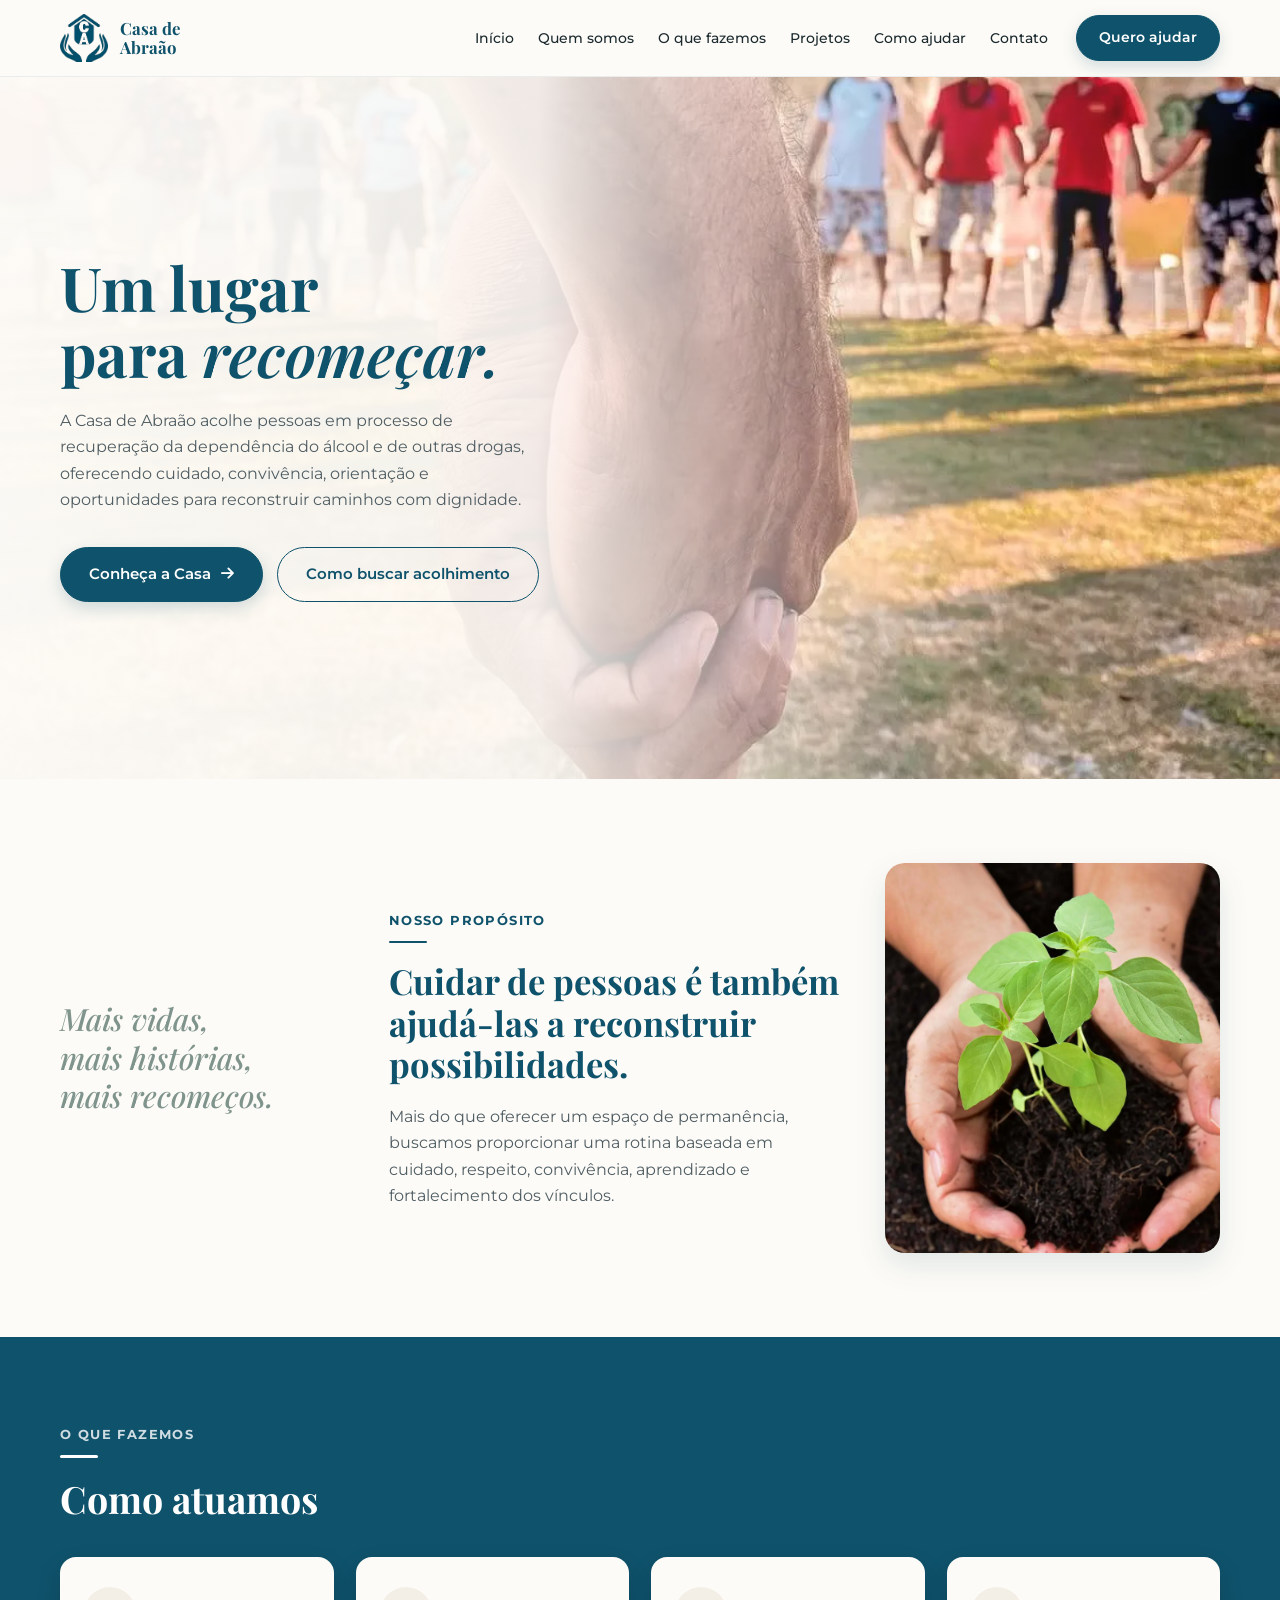
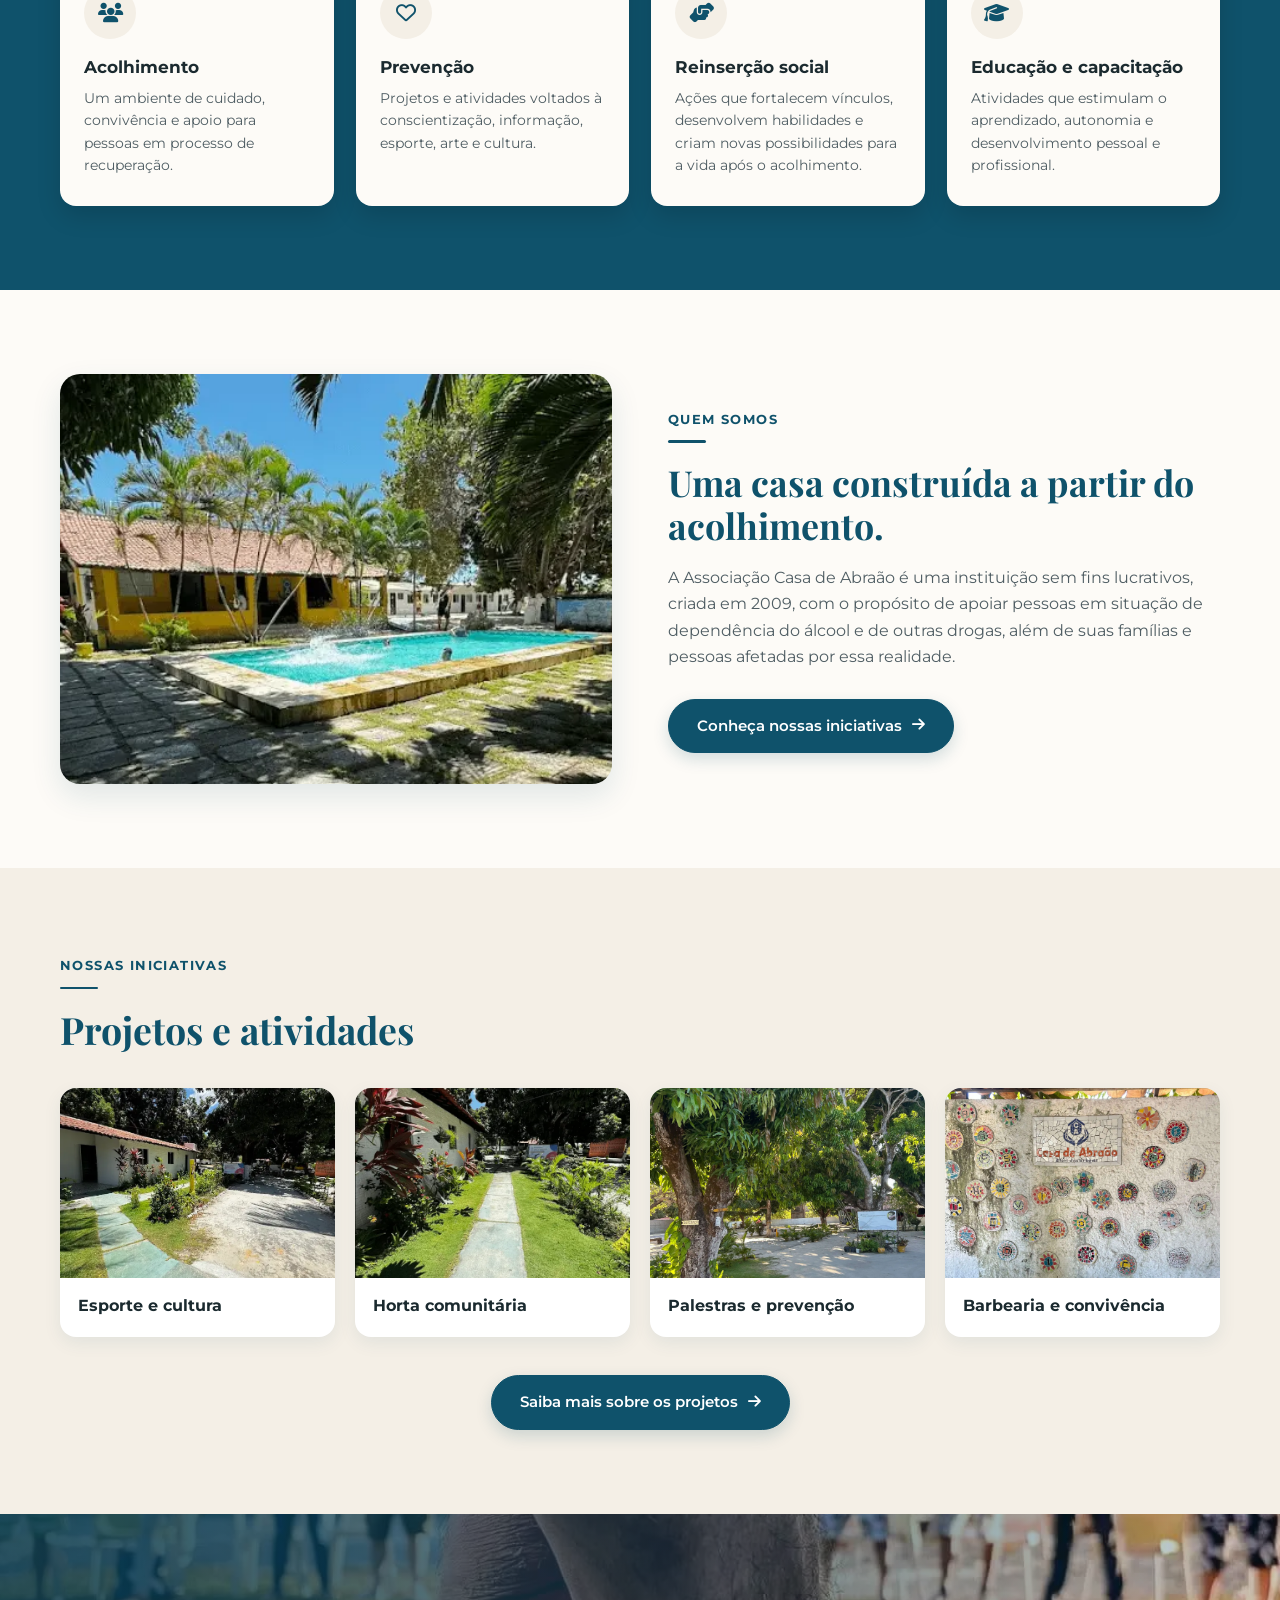
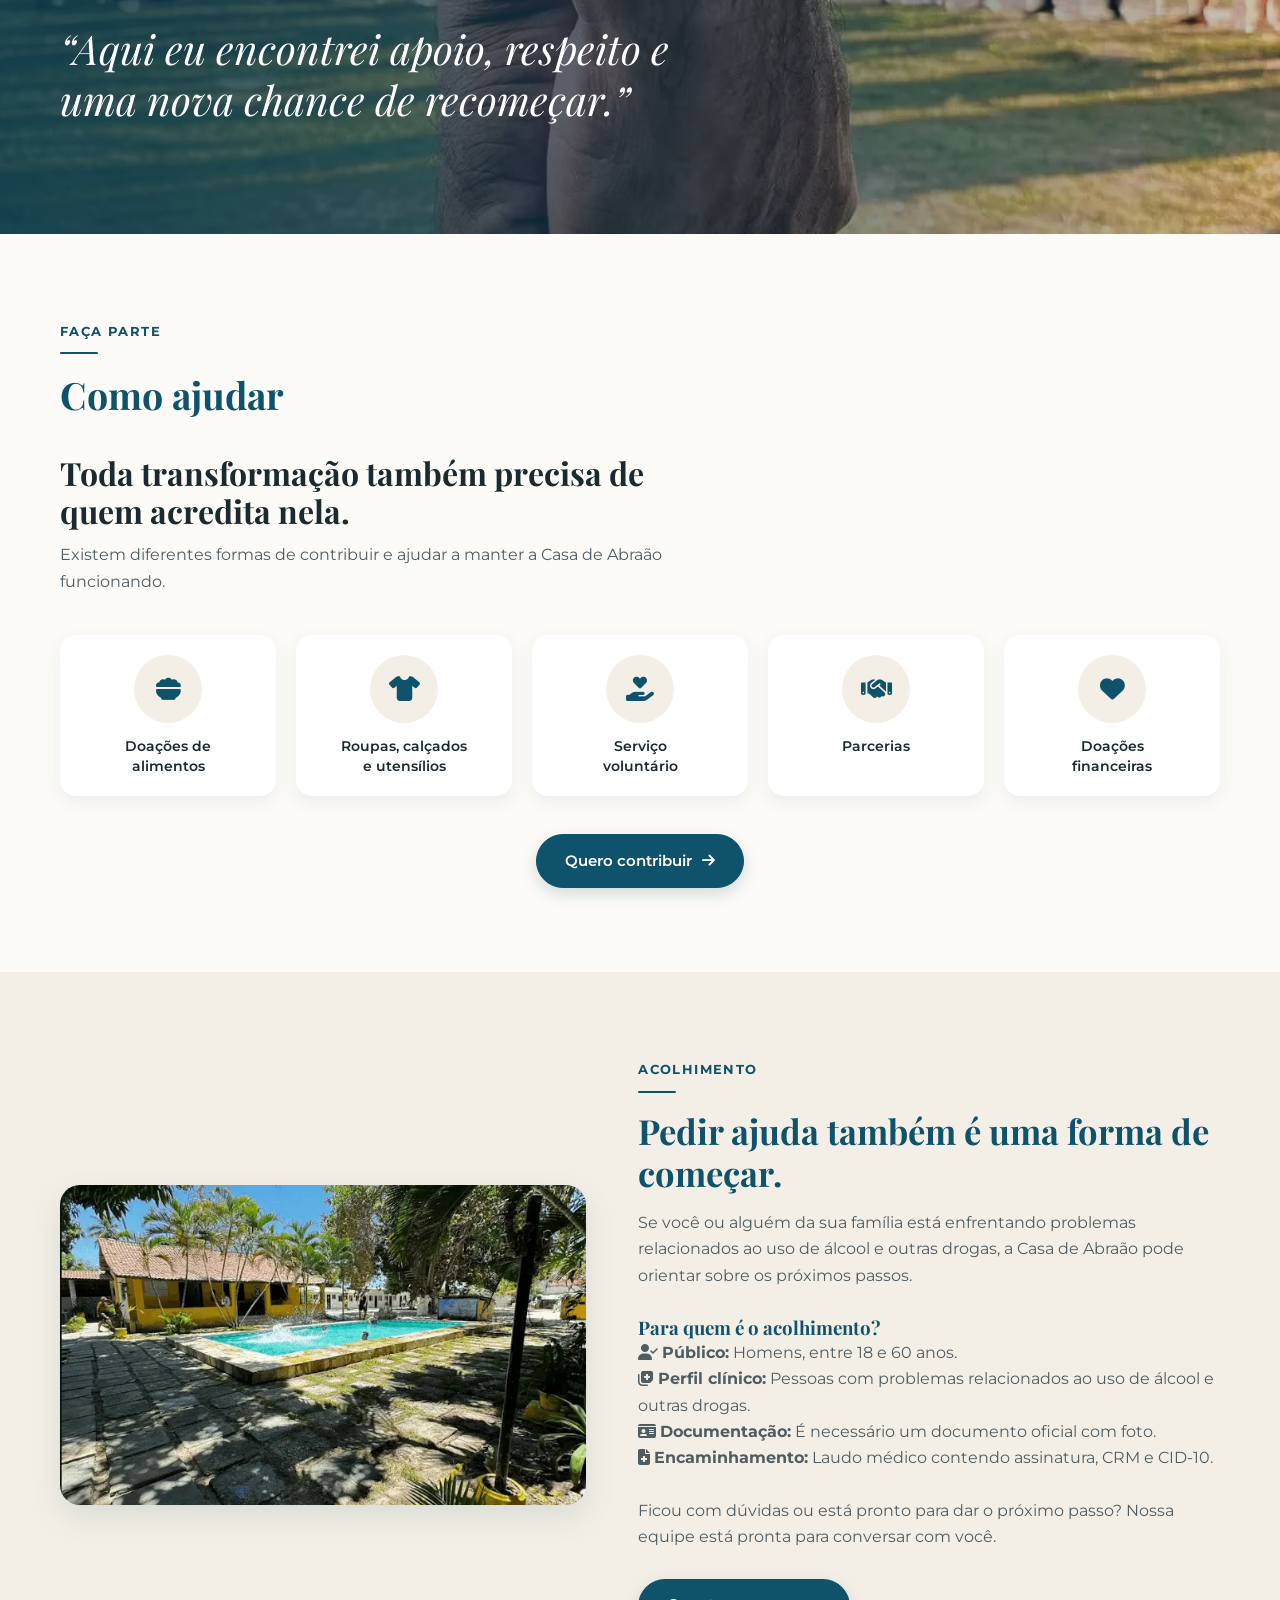
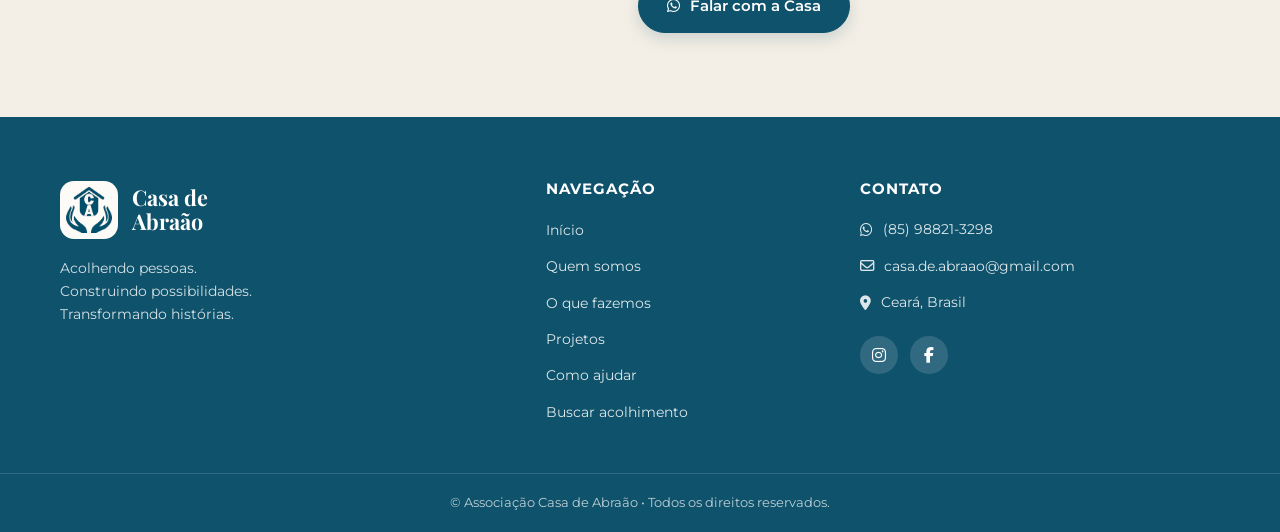
==== commit c1e790ed: "muitos ajustes" ====
--- a/index.html
+++ b/index.html
@@ -230,7 +230,7 @@
                 <div class="ajudar-grid">
                     <article class="ajudar-item">
                         <div class="ajudar-icon">
-                            <i class="fa-solid fa-box-open"></i>
+                            <i class="fa-solid fa-bowl-food"></i>
                         </div>
                         <h4>Doações de<br>alimentos</h4>
                     </article>
@@ -265,7 +265,7 @@
                 </div>
 
                 <div class="section-cta">
-                    <a href="./como-ajudar.html" target="_blank" rel="noopener noreferrer" class="btn btn-primary">
+                    <a href="./como-ajudar.html" rel="noopener noreferrer" class="btn btn-primary">
                         Quero contribuir <i class="fa-solid fa-arrow-right"></i>
                     </a>
                 </div>
@@ -369,10 +369,10 @@
                 </ul>
 
                 <div class="social-links">
-                    <a href="www.instagram.com/casadeabraao/" aria-label="Instagram" title="Instagram">
+                    <a href="https://www.instagram.com/casadeabraao/" aria-label="Instagram" title="Instagram" target="_blank">
                         <i class="fa-brands fa-instagram"></i>
                     </a>
-                    <a href="www.facebook.com/casade.abraao/" aria-label="Facebook" title="Facebook">
+                    <a href="https://www.facebook.com/casade.abraao/" aria-label="Facebook" title="Facebook" target="_blank">
                         <i class="fa-brands fa-facebook-f"></i>
                     </a>
                 </div>
--- a/style.css
+++ b/style.css
@@ -245,6 +245,21 @@
     background-repeat: no-repeat;
 }
 
+.ajuda-hero {
+    position: relative;
+    min-height: 58vh;
+    display: flex;
+    align-items: center;
+    padding: 72px 0;
+    background-color: var(--bg-cream);
+    background-image:
+        linear-gradient(90deg, rgba(253, 251, 247, 0.98) 0%, rgba(253, 251, 247, 0.92) 42%, rgba(253, 251, 247, 0.15) 75%, rgba(253, 251, 247, 0) 100%),
+        url('./assets/planta_na\ _mão.webp');
+    background-size: cover;
+    background-position: right center;
+    background-repeat: no-repeat;
+}
+
 .hero-content {
     max-width: 560px;
 }
@@ -480,6 +495,13 @@
     gap: 20px;
 }
 
+.doacao-grid {
+    display: grid;
+    grid-template-columns: repeat(3, 1fr);
+    gap: 20px;
+    margin-bottom: 5%;
+}
+
 .ajudar-item {
     display: flex;
     flex-direction: column;
@@ -492,9 +514,32 @@
     box-shadow: var(--shadow-sm);
 }
 
+.doacao-item {
+    display: flex;
+    flex-direction: column;
+    align-items: center;
+    text-align: center;
+    gap: 14px;
+    padding: 14px 6px;
+    border-radius: var(--radius);
+    background: var(--white);
+    box-shadow: var(--shadow-sm);
+}
+
 .ajudar-icon {
     width: 68px;
     height: 68px;
+    border-radius: 50%;
+    background-color: var(--bg-warm);
+    color: var(--primary);
+    display: grid;
+    place-items: center;
+    font-size: 1.55rem;
+}
+
+.doacao-icon {
+    width: 50px;
+    height: 50px;
     border-radius: 50%;
     background-color: var(--bg-warm);
     color: var(--primary);
@@ -726,6 +771,15 @@
         background-position: center;
     }
 
+    .ajuda-hero{
+        min-height: auto;
+        padding: 56px 0;
+        background-image:
+            linear-gradient(180deg, rgba(253, 251, 247, 0.94) 0%, rgba(253, 251, 247, 0.86) 100%),
+            url('./assets/planta_na\ _mão.webp');
+        background-position: center;
+    }
+
     .hero-actions {
         flex-direction: column;
         align-items: stretch;
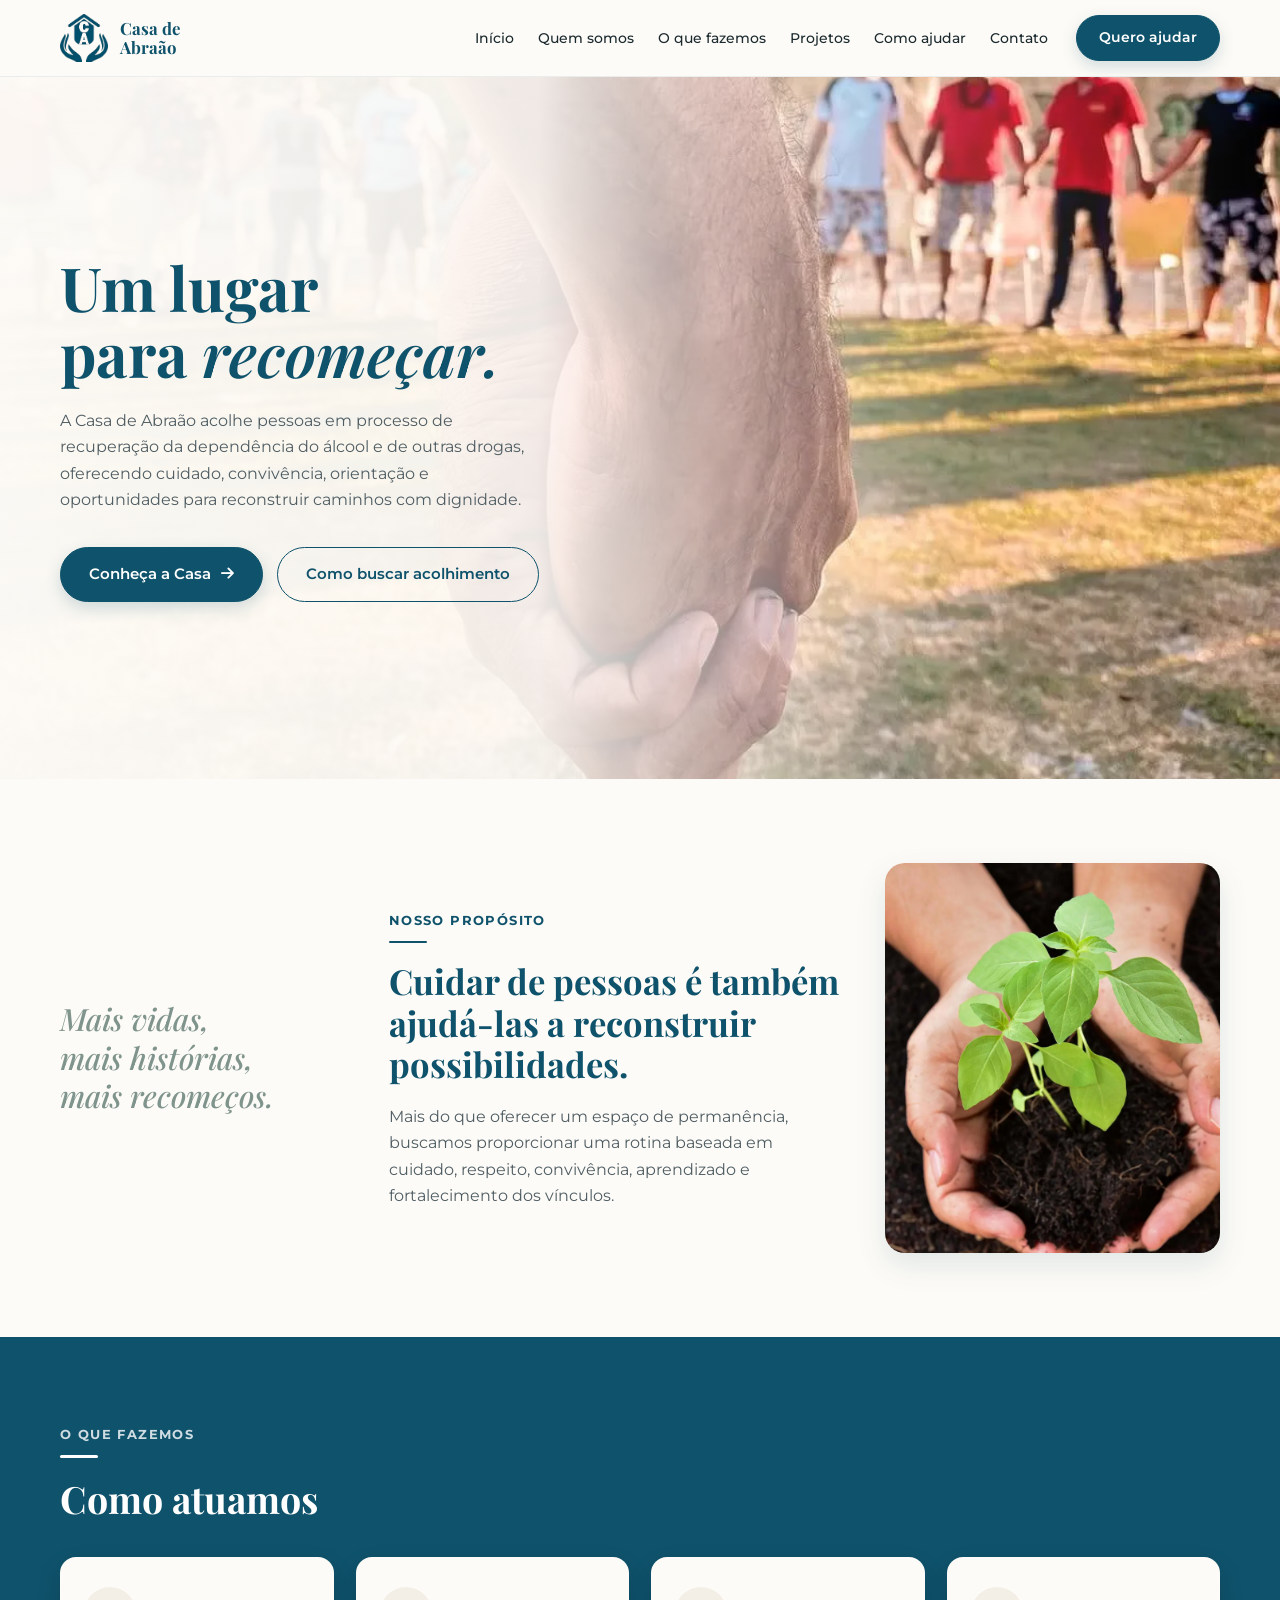
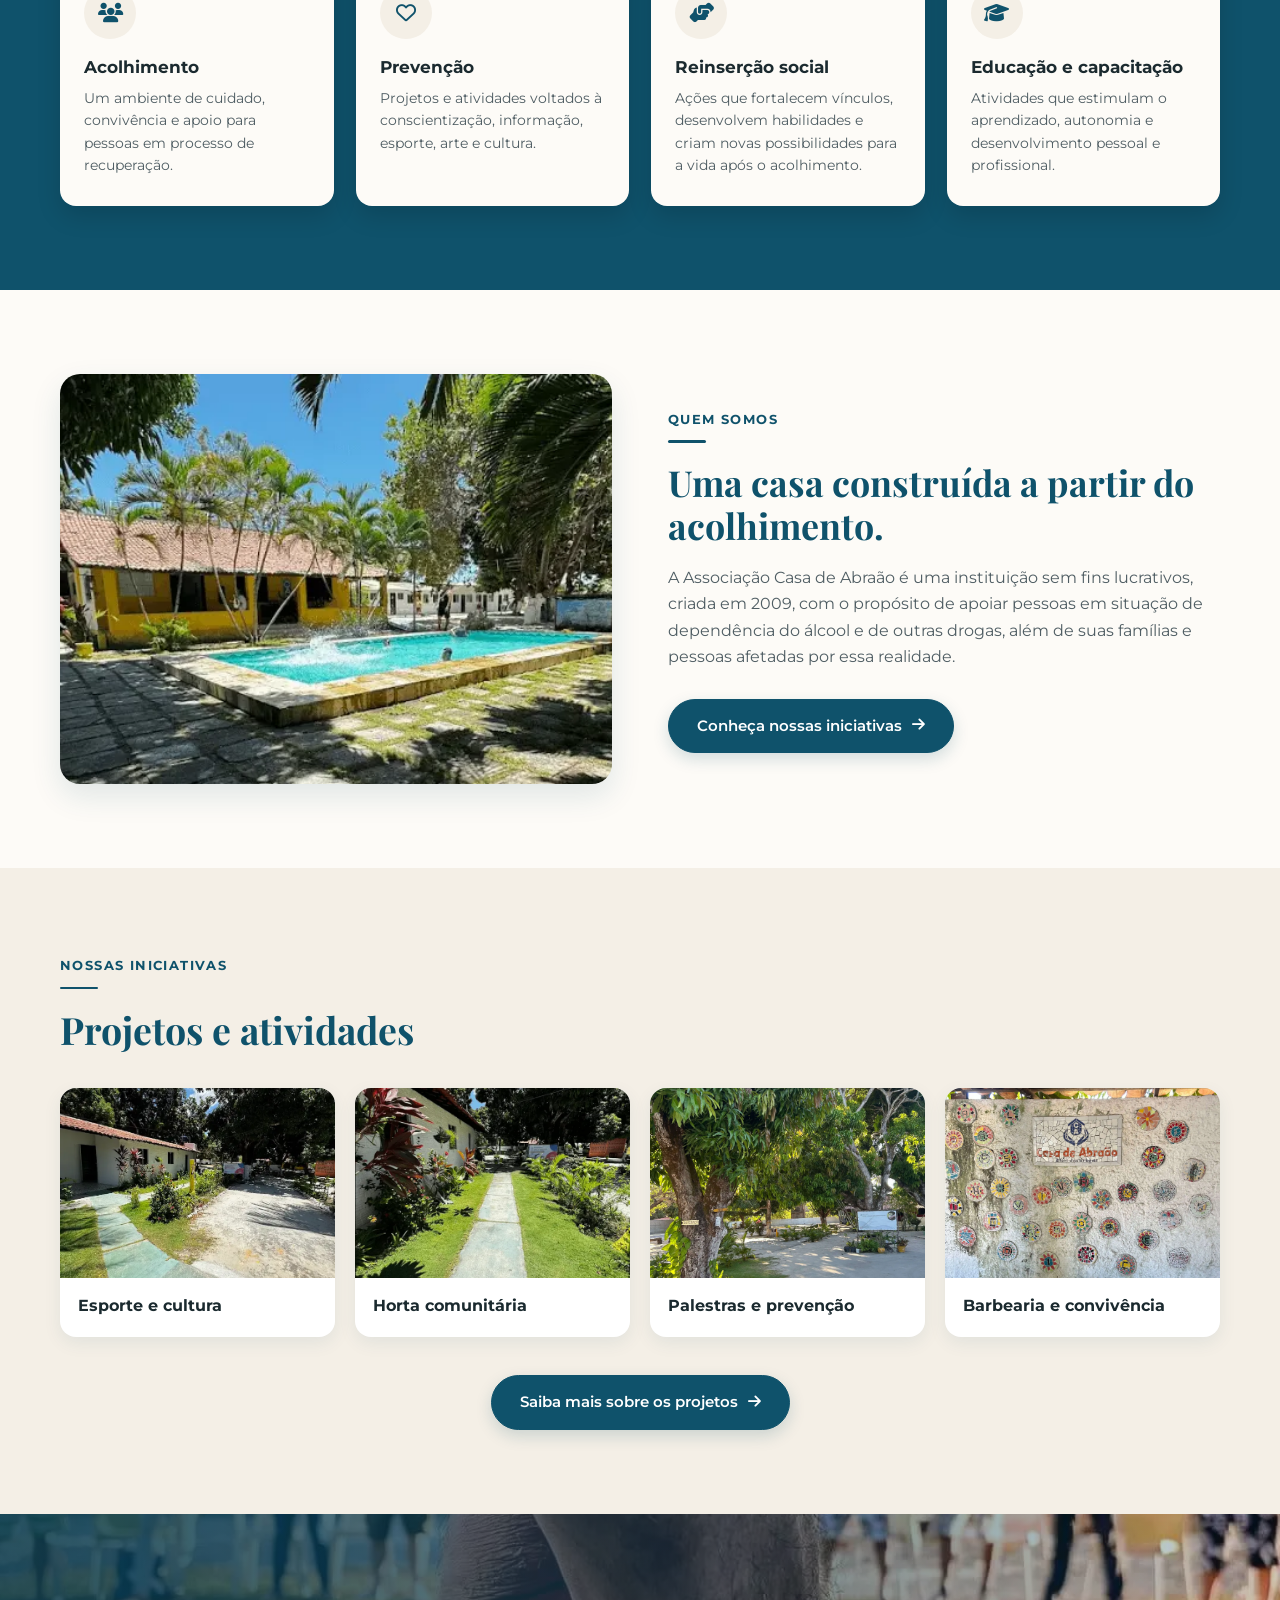
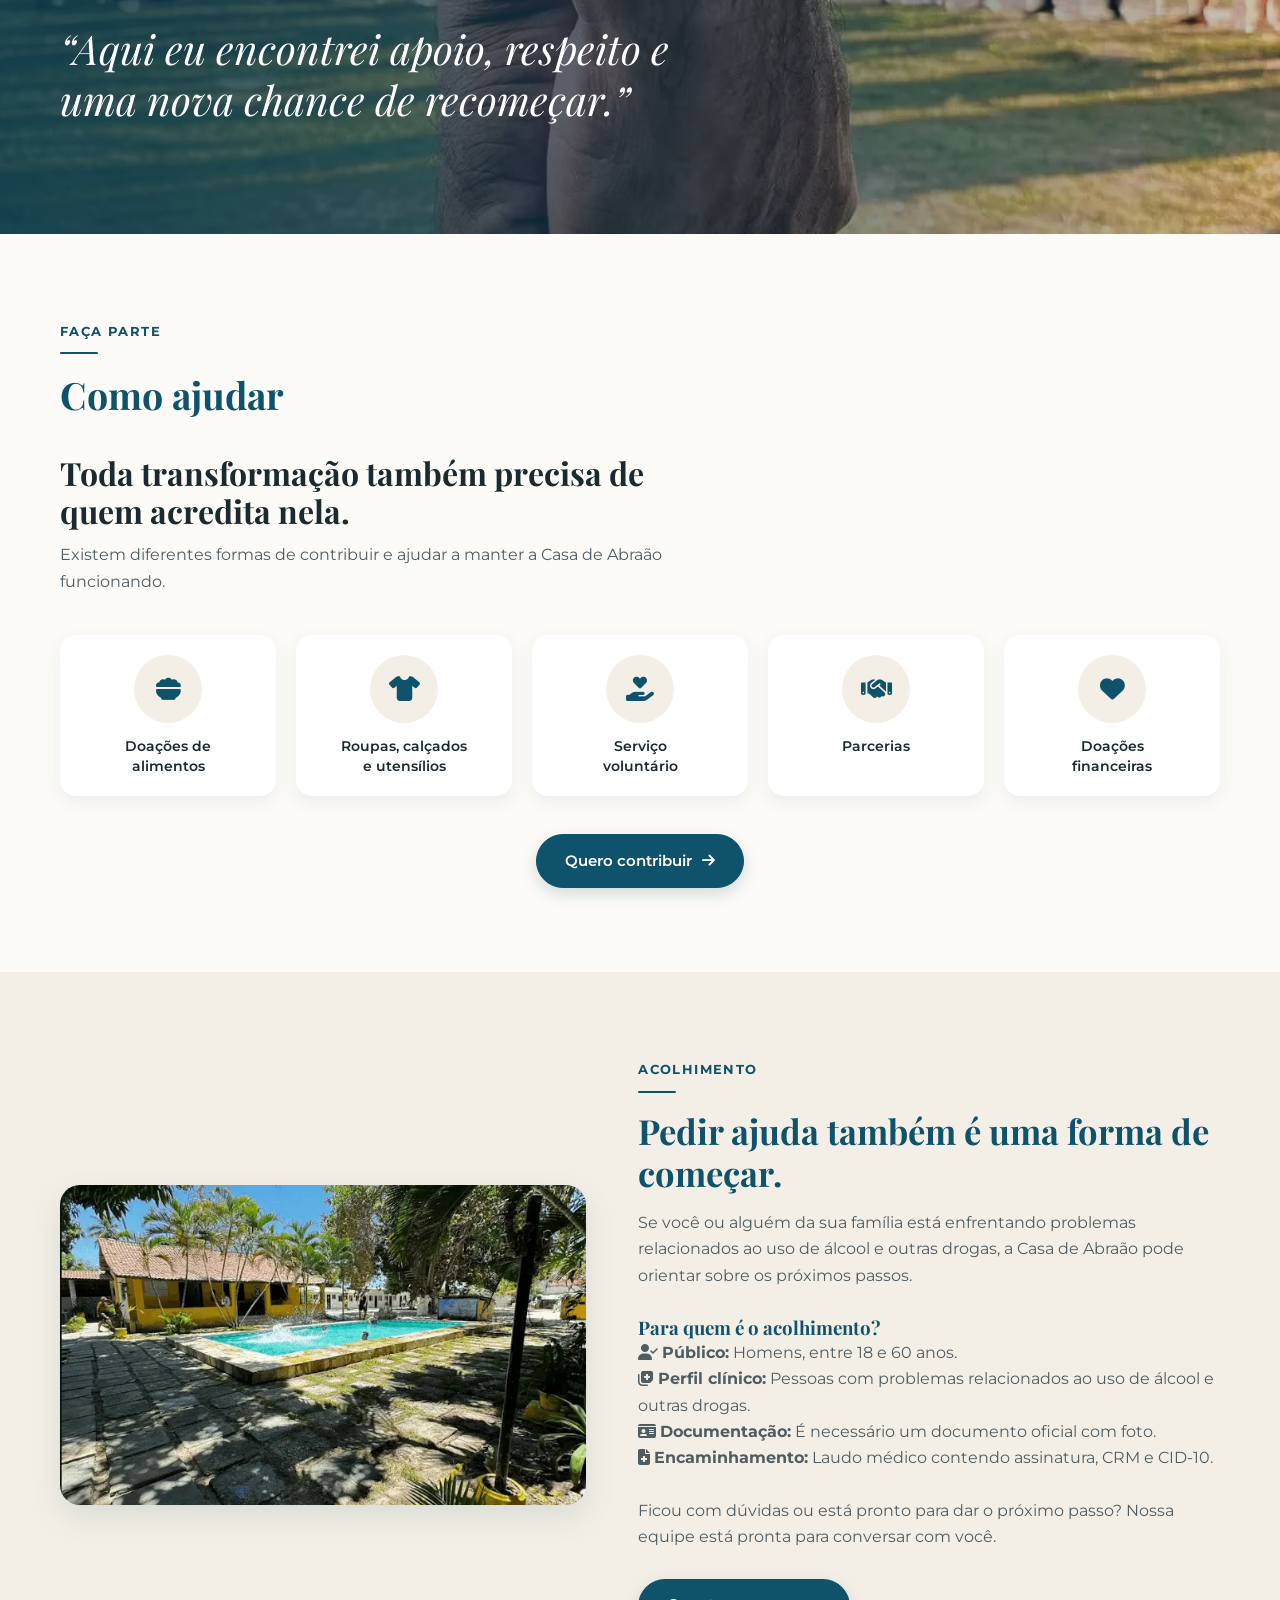
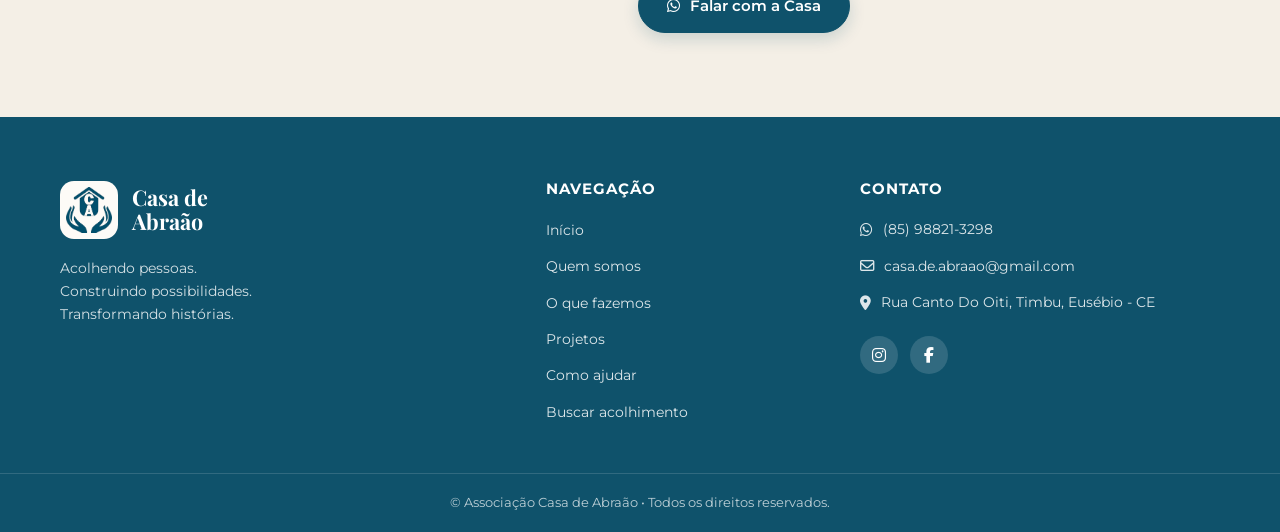
==== commit 903746e1: "endereco no footer" ====
--- a/index.html
+++ b/index.html
@@ -363,7 +363,7 @@
                     </li>
                     <li>
                         <span>
-                            <i class="fa-solid fa-location-dot"></i> Ceará, Brasil
+                            <i class="fa-solid fa-location-dot"></i> Rua Canto Do Oiti, Timbu, Eusébio - CE
                         </span>
                     </li>
                 </ul>
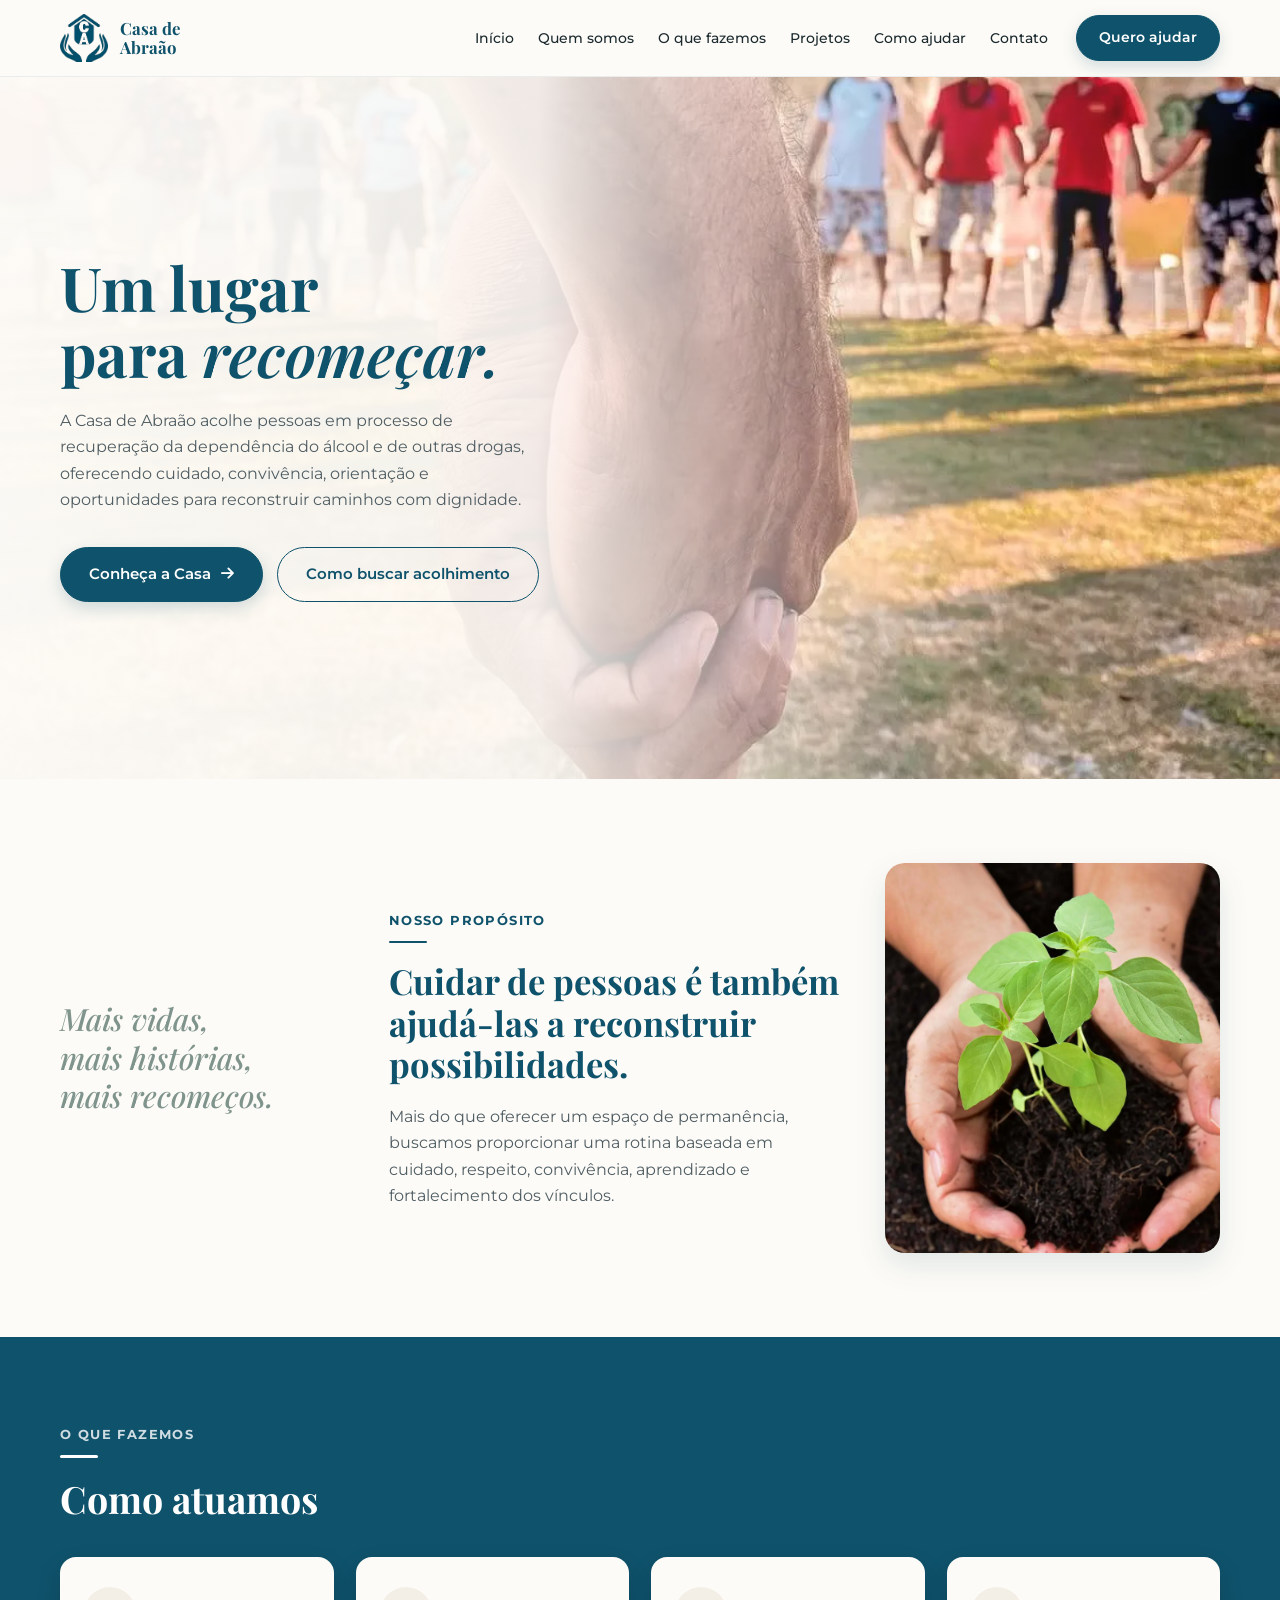
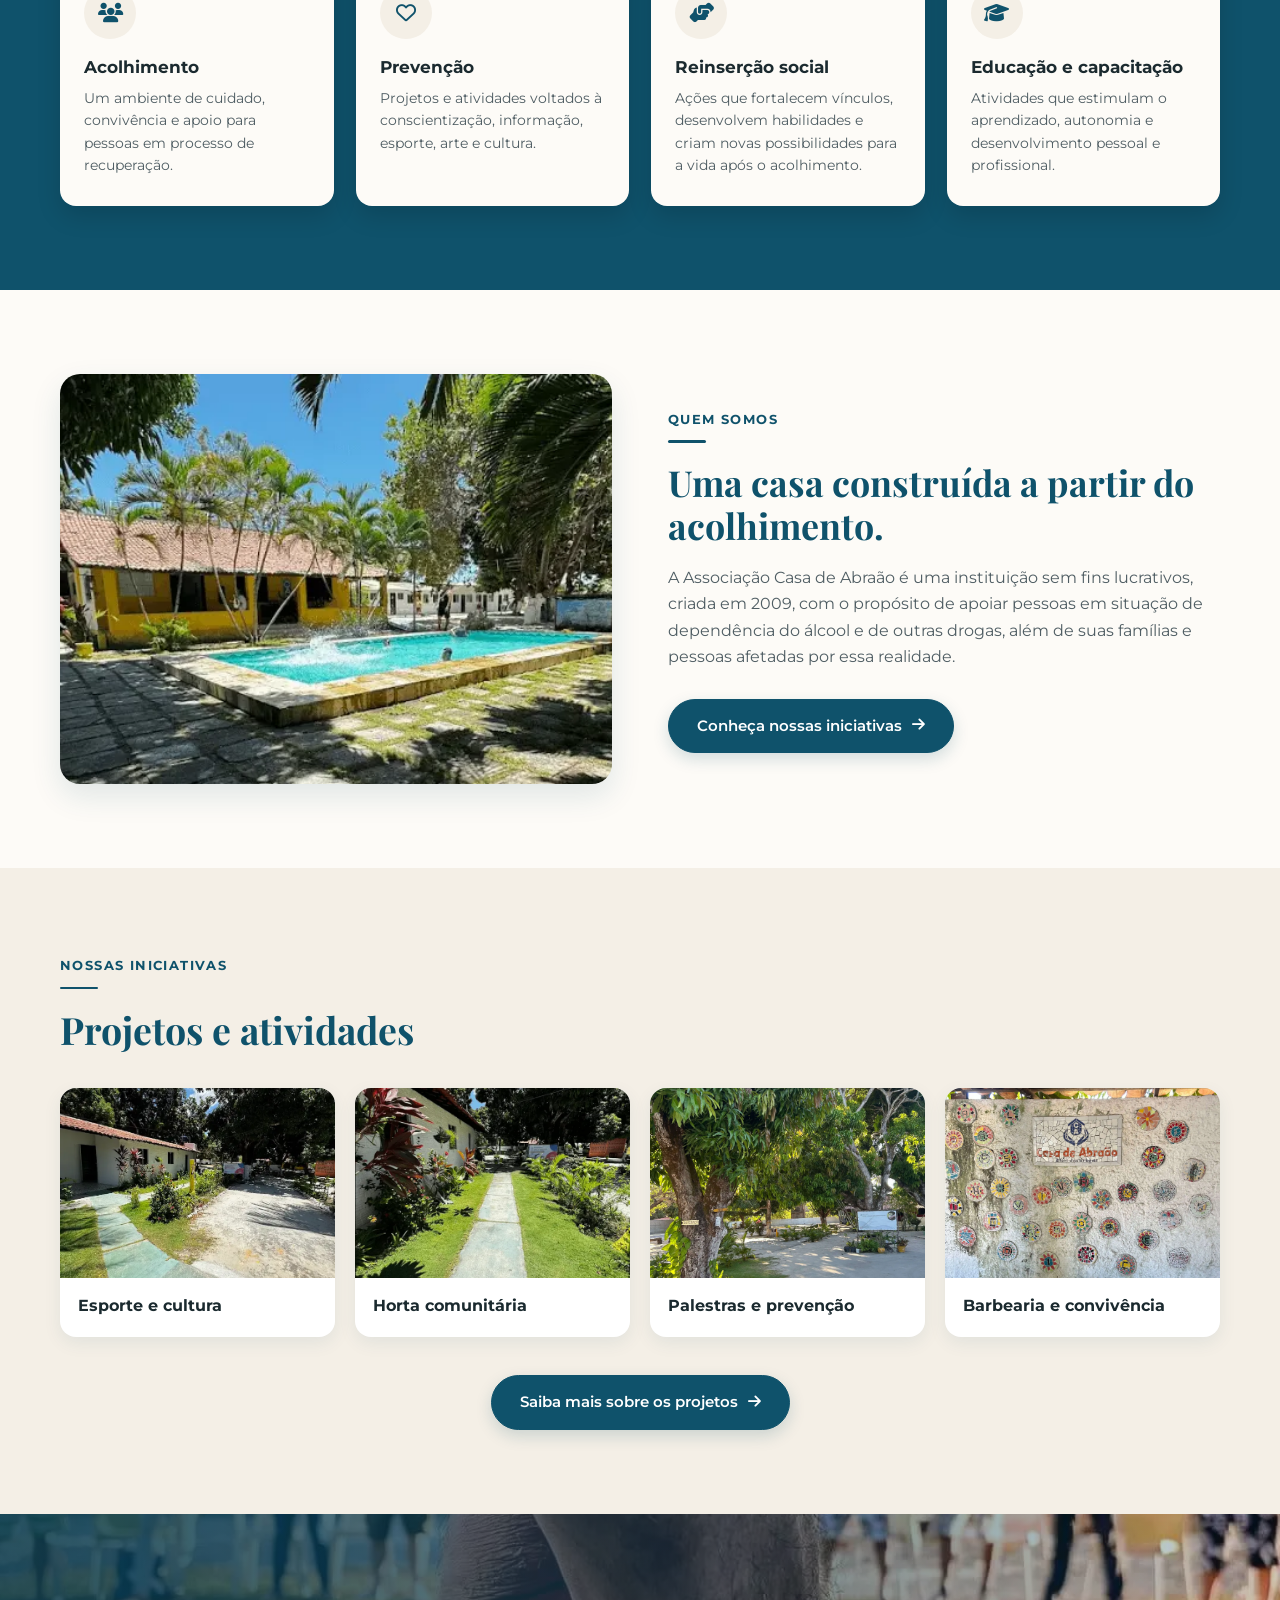
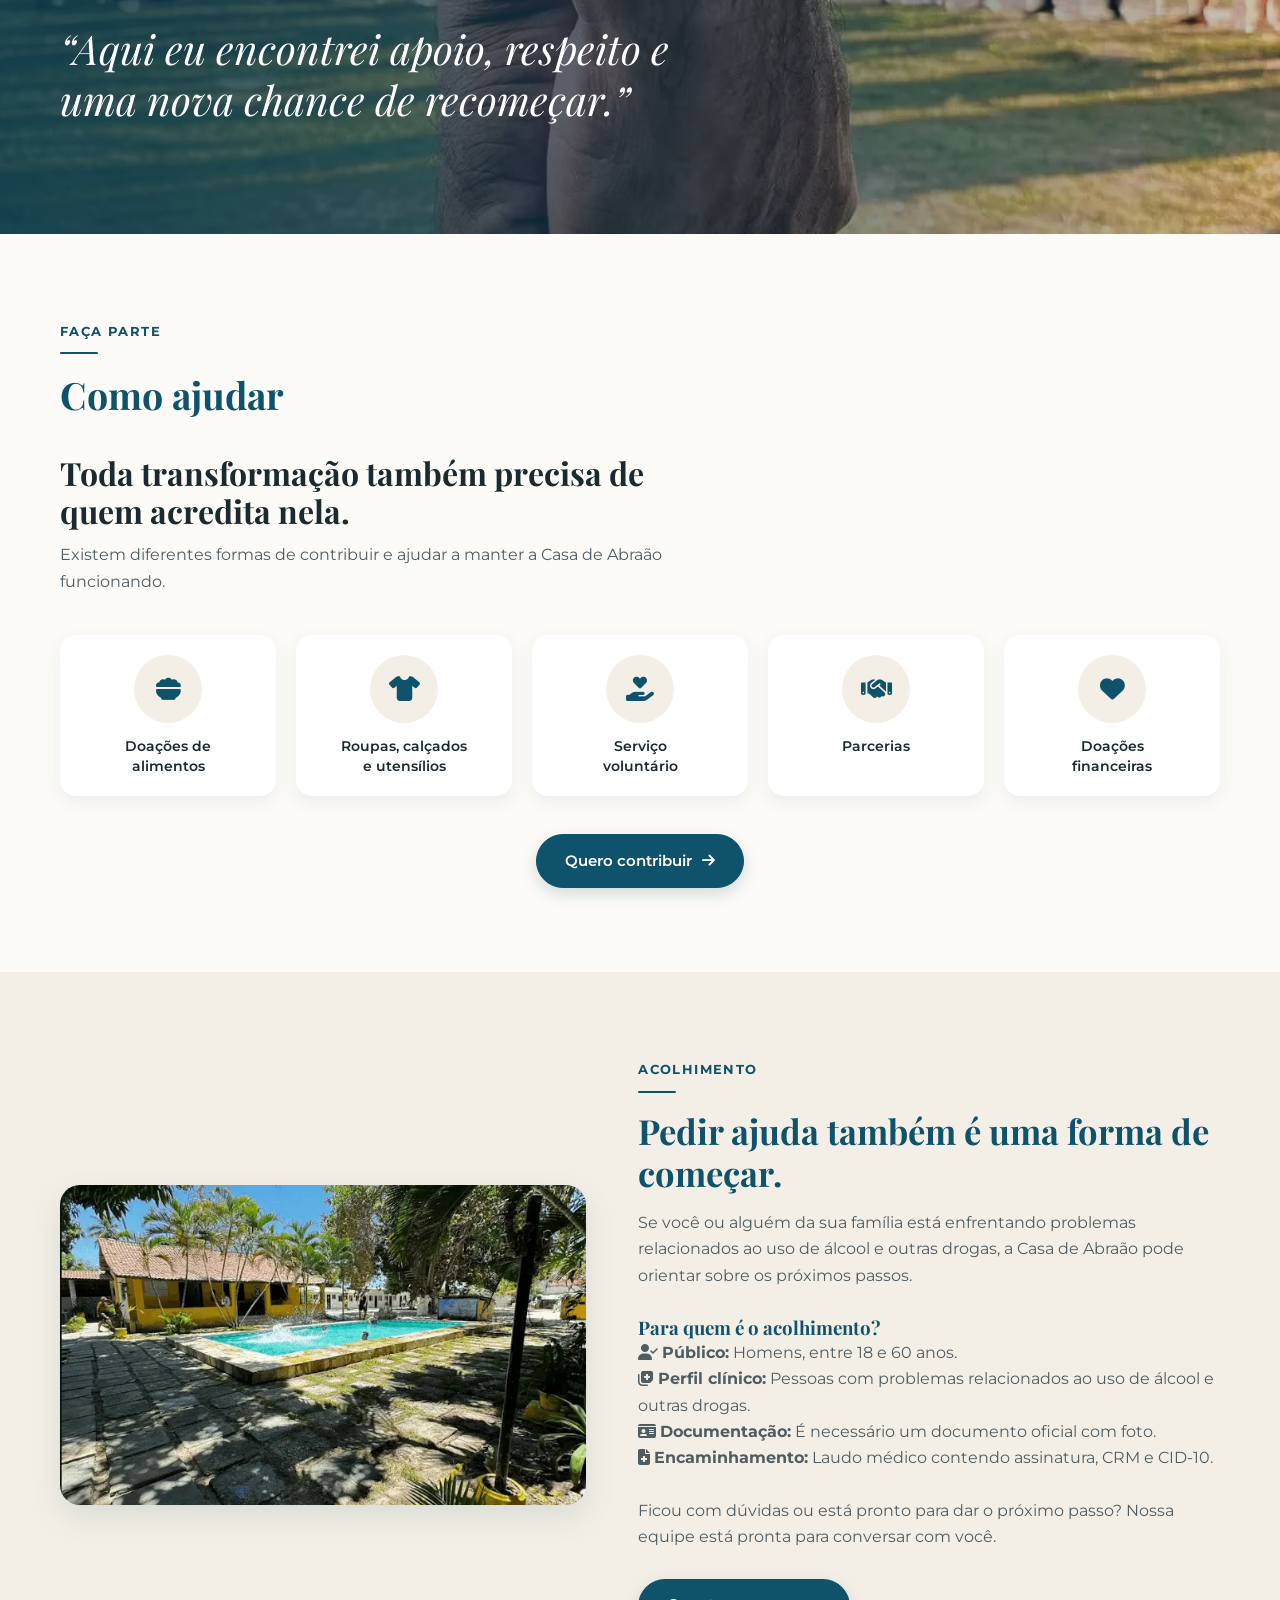
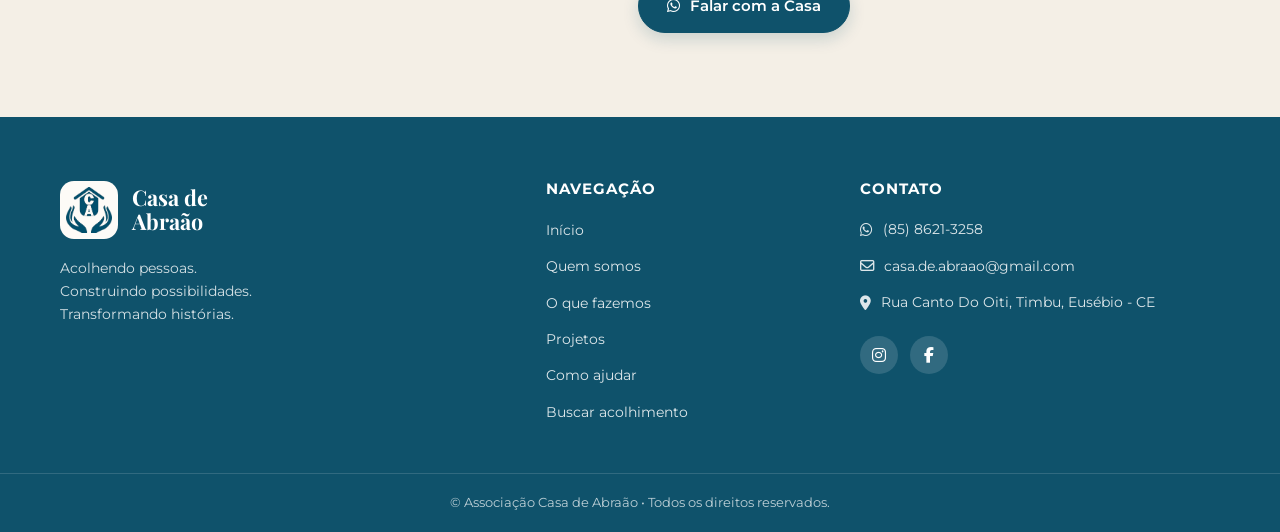
==== commit a6414f29: "atualização do contato" ====
--- a/index.html
+++ b/index.html
@@ -195,7 +195,7 @@
                 </div>
 
                 <div class="section-cta">
-                    <a href="https://wa.me/5585988213298?text=Ol%C3%A1!%20Gostaria%20de%20saber%20mais%20sobre%20os%20projetos%20da%20Casa%20de%20Abra%C3%A3o." target="_blank" rel="noopener noreferrer" class="btn btn-primary">
+                    <a href="https://wa.me/558586213258?text=Ol%C3%A1!%20Gostaria%20de%20saber%20mais%20sobre%20os%20projetos%20da%20Casa%20de%20Abra%C3%A3o." target="_blank" rel="noopener noreferrer" class="btn btn-primary">
                         Saiba mais sobre os projetos <i class="fa-solid fa-arrow-right"></i>
                     </a>
                 </div>
@@ -315,7 +315,7 @@
                         Ficou com dúvidas ou está pronto para dar o próximo passo? Nossa equipe está pronta para conversar com você.
                     </p>
 
-                    <a href="https://wa.me/5585988213298?text=Ol%C3%A1!%20Gostaria%20de%20informa%C3%A7%C3%B5es%20sobre%20acolhimento%20na%20Casa%20de%20Abra%C3%A3o." target="_blank" rel="noopener noreferrer" class="btn btn-primary">
+                    <a href="https://wa.me/558586213258?text=Ol%C3%A1!%20Gostaria%20de%20informa%C3%A7%C3%B5es%20sobre%20acolhimento%20na%20Casa%20de%20Abra%C3%A3o." target="_blank" rel="noopener noreferrer" class="btn btn-primary">
                         <i class="fa-brands fa-whatsapp"></i> Falar com a Casa
                     </a>
                 </div>
@@ -352,8 +352,8 @@
                 <h3>Contato</h3>
                 <ul class="contact-list">
                     <li>
-                        <a href="https://wa.me/5585988213298" target="_blank" rel="noopener noreferrer">
-                            <i class="fa-brands fa-whatsapp"></i> (85) 98821-3298
+                        <a href="https://wa.me/558586213258" target="_blank" rel="noopener noreferrer">
+                            <i class="fa-brands fa-whatsapp"></i> (85) 8621-3258
                         </a>
                     </li>
                     <li>
